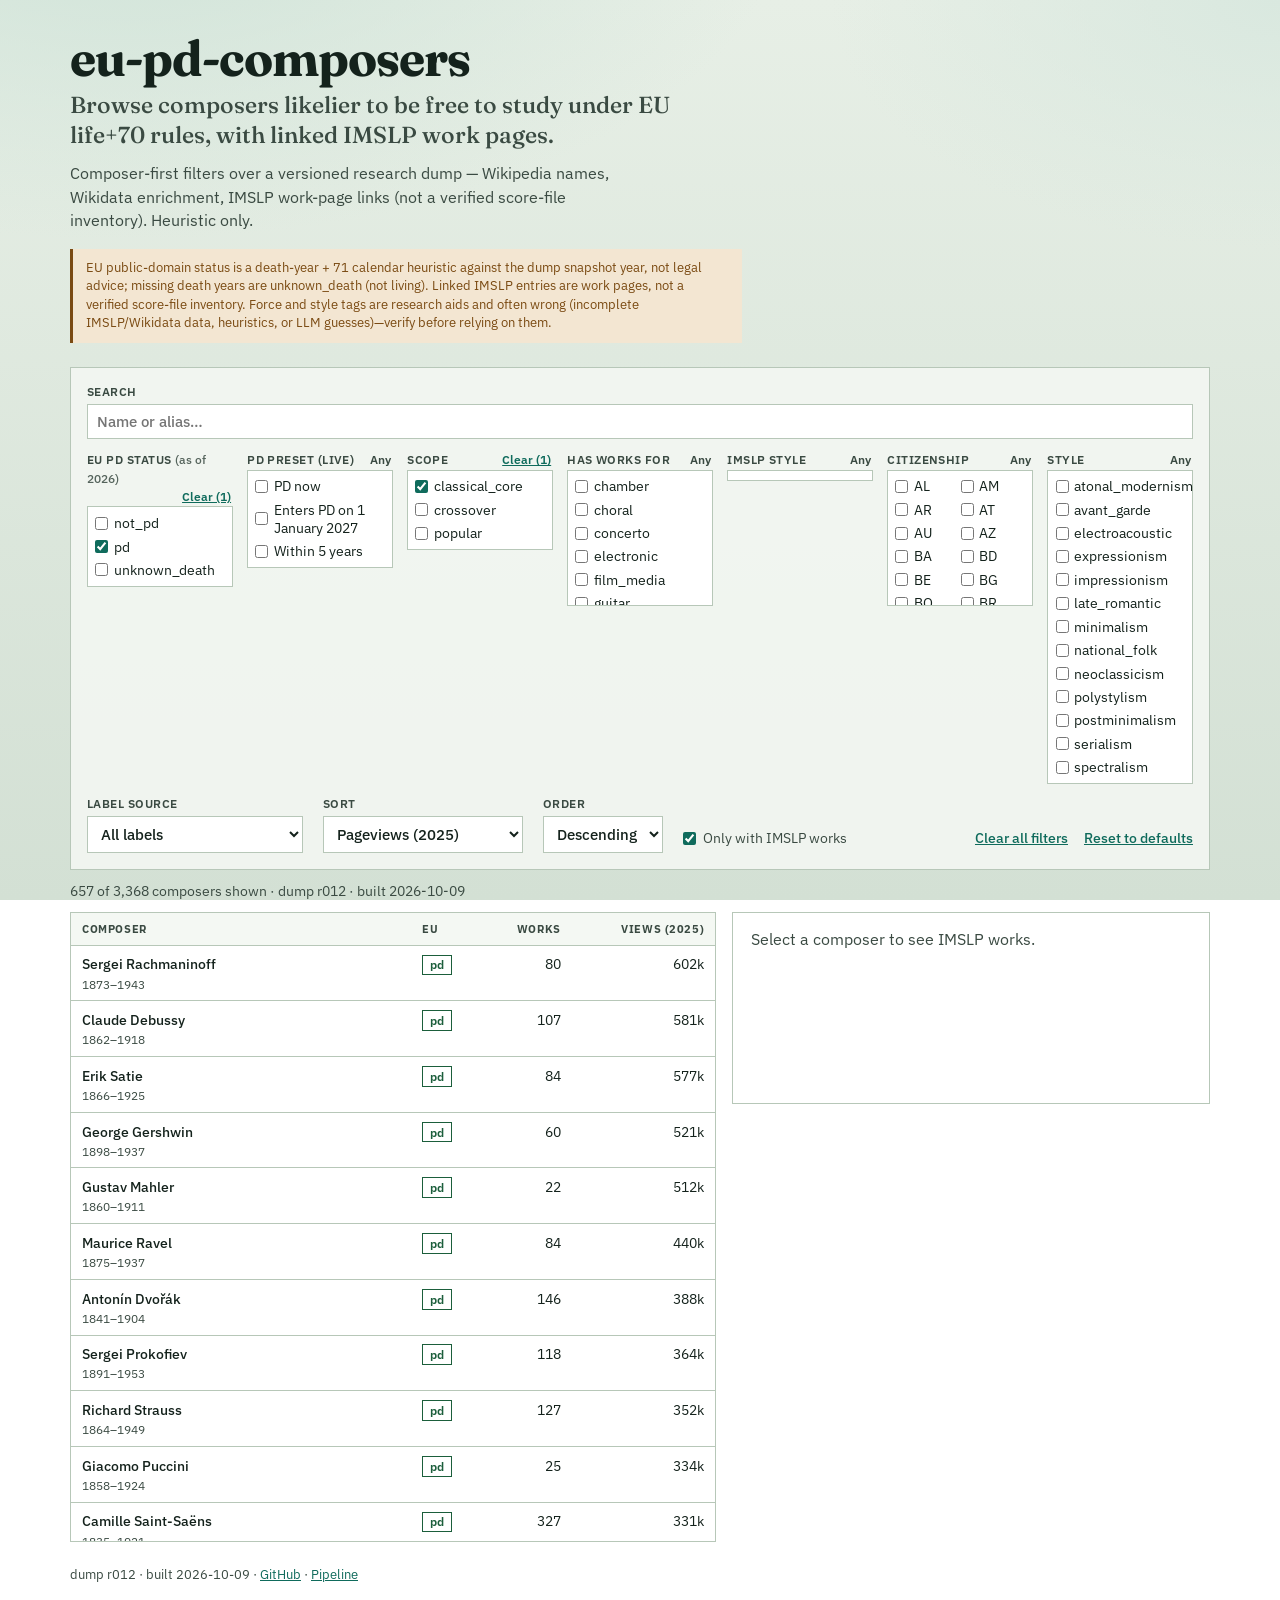
==== viewer/index.html @ 5b57c84e "Viewer: IMSLP evidence, label-source filter, PD presets, URL state. Works carry IMSLP style, first p" ====
<!DOCTYPE html>
<html lang="en">
  <head>
    <meta charset="utf-8" />
    <meta name="viewport" content="width=device-width, initial-scale=1" />
    <title>eu-pd-composers</title>
    <meta
      name="description"
      content="Filter likely EU life+70 public-domain composers and linked IMSLP works."
    />
    <link rel="preconnect" href="https://fonts.googleapis.com" />
    <link rel="preconnect" href="https://fonts.gstatic.com" crossorigin />
    <link
      href="https://fonts.googleapis.com/css2?family=Fraunces:opsz,wght@9..144,500;9..144,700&family=IBM+Plex+Sans:wght@400;500;600&display=swap"
      rel="stylesheet"
    />
    <link rel="stylesheet" href="styles.css" />
  </head>
  <body>
    <div class="page">
      <header class="hero">
        <p class="brand">eu-pd-composers</p>
        <h1 class="tagline">Browse composers likelier to be free to study under EU life+70 rules, with linked IMSLP work pages.</h1>
        <p class="lede">
          Composer-first filters over a versioned research dump — Wikipedia names,
          Wikidata enrichment, IMSLP work-page links (not a verified score-file inventory). Heuristic only.
        </p>
        <p class="disclaimer" id="disclaimer" role="note">
          EU public-domain status is a death-year + 71 calendar heuristic against the dump
          snapshot year, not legal advice — missing death years are labeled unknown_death,
          not living. Force and style tags are research aids and often wrong — from incomplete
          IMSLP/Wikidata data, heuristics, or LLM guesses. Verify before relying on them.
        </p>
      </header>

      <section class="controls" aria-label="Filters">
        <label class="field search">
          <span>Search</span>
          <input
            id="q"
            type="search"
            placeholder="Name or alias…"
            autocomplete="off"
          />
        </label>

        <fieldset class="facet" data-facet="eu">
          <legend>EU PD status <span class="as-of" id="euAsOf"></span></legend>
          <button type="button" class="facet-clear">Any</button>
          <div class="facet-options" id="eu"></div>
        </fieldset>

        <fieldset class="facet" data-facet="pd">
          <legend>PD preset (live)</legend>
          <button type="button" class="facet-clear">Any</button>
          <div class="facet-options" id="pd"></div>
        </fieldset>

        <fieldset class="facet" data-facet="scope">
          <legend>Scope</legend>
          <button type="button" class="facet-clear">Any</button>
          <div class="facet-options" id="scope"></div>
        </fieldset>

        <fieldset class="facet" data-facet="force">
          <legend>Has works for</legend>
          <button type="button" class="facet-clear">Any</button>
          <div class="facet-options scroll" id="force"></div>
        </fieldset>

        <fieldset class="facet" data-facet="imslpStyle">
          <legend>IMSLP style</legend>
          <button type="button" class="facet-clear">Any</button>
          <div class="facet-options scroll" id="imslpStyle"></div>
        </fieldset>

        <fieldset class="facet" data-facet="cit">
          <legend>Citizenship</legend>
          <button type="button" class="facet-clear">Any</button>
          <div class="facet-options scroll codes" id="cit"></div>
        </fieldset>

        <fieldset class="facet" data-facet="style">
          <legend>Style</legend>
          <button type="button" class="facet-clear">Any</button>
          <div class="facet-options" id="style"></div>
        </fieldset>

        <div class="controls-row">
          <label class="field label-src">
            <span>Label source</span>
            <select id="labelSrc">
              <option value="all">All labels</option>
              <option value="no_llm">Exclude LLM labels</option>
              <option value="category">Category-based only</option>
            </select>
          </label>

          <label class="field sort">
            <span>Sort</span>
            <select id="sort">
              <option value="views">Pageviews</option>
              <option value="name">Name</option>
              <option value="eu_year">EU PD year</option>
              <option value="works">Works count</option>
              <option value="matching">Matching works</option>
            </select>
          </label>

          <label class="field sort-dir">
            <span>Order</span>
            <select id="sortDir">
              <option value="desc">Descending</option>
              <option value="asc">Ascending</option>
            </select>
          </label>

          <label class="check">
            <input type="checkbox" id="hasWorks" checked />
            <span>Only with IMSLP works</span>
          </label>

          <span class="actions">
            <button type="button" id="clearAll" class="link-btn">Clear all filters</button>
            <button type="button" id="resetDefaults" class="link-btn">Reset to defaults</button>
          </span>
        </div>
      </section>

      <p class="meta" id="meta" role="status">Loading dump…</p>

      <div class="split">
        <section class="results" aria-label="Composers">
          <table>
            <thead>
              <tr>
                <th scope="col">Composer</th>
                <th scope="col">EU</th>
                <th scope="col" class="num">Works</th>
                <th scope="col" class="num" id="viewsHeader">Views</th>
              </tr>
            </thead>
            <tbody id="rows"></tbody>
          </table>
        </section>

        <aside class="detail" id="detail" aria-label="Composer detail">
          <p class="detail-empty">Select a composer to see IMSLP works.</p>
        </aside>
        <p class="sr-only" id="announce" aria-live="polite"></p>
      </div>

      <footer class="foot">
        <span id="dumpLabel"></span>
        ·
        <a href="https://github.com/egorpol/eu-pd-composers">GitHub</a>
        ·
        <a href="https://github.com/egorpol/eu-pd-composers/blob/main/docs/PIPELINE.md">Pipeline</a>
      </footer>
    </div>
    <script src="app.js" type="module"></script>
  </body>
</html>
---- viewer/styles.css ----
:root {
  --ink: #14221c;
  --ink-soft: #3a4a42;
  --paper: #e7efe6;
  --paper-deep: #d3e0d4;
  --panel: #f4f8f3;
  --line: #b7c7b8;
  --accent: #0f6b5c;
  --accent-soft: #c5e4dc;
  --warn: #7a4a12;
  --warn-bg: #f3e6d2;
  --pd: #1b5e3b;
  --not: #5c4033;
  --living: #355c7d;
  --font-display: "Fraunces", Georgia, serif;
  --font-body: "IBM Plex Sans", "Segoe UI", sans-serif;
}

*,
*::before,
*::after {
  box-sizing: border-box;
}

html,
body {
  margin: 0;
  min-height: 100%;
}

body {
  font-family: var(--font-body);
  color: var(--ink);
  background:
    radial-gradient(1200px 600px at 10% -10%, #cfe3d8 0%, transparent 55%),
    radial-gradient(900px 500px at 100% 0%, #d9e8df 0%, transparent 50%),
    linear-gradient(180deg, var(--paper) 0%, var(--paper-deep) 100%);
  background-attachment: fixed;
}

.page {
  max-width: 1180px;
  margin: 0 auto;
  padding: 2rem 1.25rem 3rem;
}

.hero {
  margin-bottom: 1.5rem;
  max-width: 42rem;
}

.brand {
  margin: 0 0 0.35rem;
  font-family: var(--font-display);
  font-size: clamp(2.1rem, 5vw, 3.1rem);
  font-weight: 700;
  letter-spacing: -0.02em;
  line-height: 1.05;
  color: var(--ink);
}

.tagline {
  margin: 0 0 0.75rem;
  font-family: var(--font-display);
  font-size: clamp(1.15rem, 2.4vw, 1.45rem);
  font-weight: 500;
  line-height: 1.3;
  color: var(--ink-soft);
}

.lede {
  margin: 0 0 1rem;
  font-size: 0.98rem;
  line-height: 1.5;
  color: var(--ink-soft);
  max-width: 36rem;
}

.disclaimer {
  margin: 0;
  padding: 0.65rem 0.8rem;
  font-size: 0.82rem;
  line-height: 1.4;
  color: var(--warn);
  background: var(--warn-bg);
  border-left: 3px solid var(--warn);
}

.controls {
  display: grid;
  grid-template-columns: repeat(auto-fit, minmax(140px, 1fr));
  gap: 0.75rem 0.9rem;
  align-items: end;
  margin: 1.25rem 0 0.75rem;
  padding: 1rem;
  background: color-mix(in srgb, var(--panel) 88%, transparent);
  border: 1px solid var(--line);
}

.field {
  display: flex;
  flex-direction: column;
  gap: 0.3rem;
  font-size: 0.72rem;
  font-weight: 600;
  letter-spacing: 0.04em;
  text-transform: uppercase;
  color: var(--ink-soft);
}

.field.search {
  grid-column: 1 / -1;
}

.field input,
.field select {
  font: 500 0.92rem/1.3 var(--font-body);
  text-transform: none;
  letter-spacing: 0;
  color: var(--ink);
  background: #fff;
  border: 1px solid var(--line);
  border-radius: 0;
  padding: 0.45rem 0.55rem;
  width: 100%;
}

.facet {
  margin: 0;
  padding: 0;
  border: 0;
  min-width: 0;
  align-self: start;
}

.facet legend {
  float: left;
  padding: 0;
  font-size: 0.72rem;
  font-weight: 600;
  letter-spacing: 0.04em;
  text-transform: uppercase;
  color: var(--ink-soft);
  line-height: 1.6;
}

.facet legend .as-of {
  font-weight: 500;
  letter-spacing: 0;
  text-transform: none;
  color: var(--ink-soft);
  opacity: 0.85;
}

.facet-clear {
  float: right;
  font: 600 0.72rem/1.6 var(--font-body);
  color: var(--accent);
  background: none;
  border: 0;
  padding: 0 0.1rem;
  cursor: pointer;
  text-decoration: underline;
}

.facet-clear:disabled {
  color: var(--ink-soft);
  text-decoration: none;
  cursor: default;
}

.facet-options {
  clear: both;
  display: flex;
  flex-direction: column;
  gap: 0.1rem;
  margin-top: 0.3rem;
  padding: 0.3rem 0.45rem;
  background: #fff;
  border: 1px solid var(--line);
}

.facet-options.scroll {
  max-height: 8.5rem;
  overflow-y: auto;
}

.facet-options.codes {
  display: grid;
  grid-template-columns: repeat(auto-fill, minmax(3.6rem, 1fr));
}

.opt {
  display: flex;
  align-items: center;
  gap: 0.35rem;
  padding: 0.12rem 0;
  font-size: 0.86rem;
  color: var(--ink);
  cursor: pointer;
}

.opt input,
.check input {
  accent-color: var(--accent);
  margin: 0;
}

.controls-row {
  grid-column: 1 / -1;
  display: flex;
  flex-wrap: wrap;
  align-items: end;
  gap: 0.75rem 1.25rem;
}

.field.sort {
  width: 12.5rem;
}

.field.label-src {
  width: 13.5rem;
}

.match-n {
  font-weight: 600;
  color: var(--accent);
}

.match-sep {
  margin: 0 0.1rem;
  color: var(--ink-soft);
}

.actions {
  display: flex;
  gap: 1rem;
  margin-left: auto;
  padding-bottom: 0.35rem;
}

.link-btn {
  font: 500 0.85rem var(--font-body);
  color: var(--accent);
  background: none;
  border: 0;
  padding: 0;
  text-decoration: underline;
  cursor: pointer;
}

.check {
  display: flex;
  align-items: center;
  gap: 0.45rem;
  font-size: 0.88rem;
  color: var(--ink-soft);
  padding-bottom: 0.35rem;
}

:focus-visible {
  outline: 2px solid var(--accent);
  outline-offset: 2px;
}

.sr-only {
  position: absolute;
  width: 1px;
  height: 1px;
  overflow: hidden;
  clip: rect(0 0 0 0);
  white-space: nowrap;
}

.meta {
  margin: 0 0 0.75rem;
  font-size: 0.85rem;
  color: var(--ink-soft);
}

.split {
  display: grid;
  grid-template-columns: minmax(0, 1.15fr) minmax(280px, 0.85fr);
  gap: 1rem;
  align-items: start;
}

@media (max-width: 860px) {
  .split {
    grid-template-columns: 1fr;
  }
}

.results {
  border: 1px solid var(--line);
  background: #fff;
  max-height: min(70vh, 720px);
  overflow: auto;
}

table {
  width: 100%;
  border-collapse: collapse;
  font-size: 0.9rem;
}

th,
td {
  text-align: left;
  padding: 0.55rem 0.7rem;
  border-bottom: 1px solid var(--line);
  vertical-align: top;
}

th {
  position: sticky;
  top: 0;
  background: var(--panel);
  font-size: 0.7rem;
  letter-spacing: 0.05em;
  text-transform: uppercase;
  color: var(--ink-soft);
  z-index: 1;
}

tbody tr {
  cursor: pointer;
}

th.num,
td.num {
  text-align: right;
  font-variant-numeric: tabular-nums;
}

tbody tr:hover {
  background: color-mix(in srgb, var(--accent-soft) 55%, #fff);
}

tbody tr.active {
  background: var(--accent-soft);
  box-shadow: inset 3px 0 0 var(--accent);
}

tbody tr.empty {
  cursor: default;
}

tbody tr.empty:hover {
  background: none;
}

tbody tr.empty td {
  padding: 1.5rem 0.9rem;
  color: var(--ink-soft);
}

.row-btn {
  font: 500 0.9rem/1.3 var(--font-body);
  color: var(--ink);
  background: none;
  border: 0;
  padding: 0;
  text-align: left;
  cursor: pointer;
}

.sub {
  display: block;
  font-size: 0.75rem;
  color: var(--ink-soft);
  font-weight: 400;
  margin-top: 0.15rem;
}

.badge {
  display: inline-block;
  font-size: 0.72rem;
  font-weight: 600;
  letter-spacing: 0.02em;
  padding: 0.12rem 0.4rem;
  border: 1px solid currentColor;
}

.badge.pd {
  color: var(--pd);
}
.badge.not_pd {
  color: var(--not);
}
.badge.living,
.badge.unknown_death {
  color: var(--living);
}

.detail {
  border: 1px solid var(--line);
  background: #fff;
  padding: 1rem 1.1rem 1.25rem;
  min-height: 12rem;
  max-height: min(70vh, 720px);
  overflow: auto;
}

.detail-empty {
  margin: 0;
  color: var(--ink-soft);
}

.detail h2 {
  margin: 0 0 0.35rem;
  font-family: var(--font-display);
  font-size: 1.55rem;
  font-weight: 700;
  line-height: 1.15;
}

.detail .years {
  margin: 0 0 0.75rem;
  color: var(--ink-soft);
  font-size: 0.92rem;
}

.detail-links {
  display: flex;
  flex-wrap: wrap;
  gap: 0.65rem 1rem;
  margin: 0 0 1rem;
  font-size: 0.88rem;
}

.detail-meta {
  margin: 0 0 0.75rem;
  font-size: 0.85rem;
  color: var(--ink-soft);
}

.detail-links a {
  color: var(--accent);
}

.force-filter {
  margin: 0 0 0.75rem;
  font-size: 0.85rem;
}

.force-filter select {
  margin-left: 0.35rem;
  font: inherit;
  border: 1px solid var(--line);
  background: #fff;
  padding: 0.25rem 0.4rem;
}

.works-list {
  list-style: none;
  margin: 0;
  padding: 0;
}

.works-list li {
  padding: 0.45rem 0;
  border-top: 1px solid var(--line);
  font-size: 0.88rem;
  line-height: 1.35;
}

.works-list a {
  color: var(--ink);
  text-decoration: none;
  font-weight: 500;
}

.works-list a:hover {
  color: var(--accent);
  text-decoration: underline;
}

.src {
  display: inline-block;
  margin-left: 0.35rem;
  font-size: 0.68rem;
  color: var(--ink-soft);
  text-transform: uppercase;
  letter-spacing: 0.03em;
}

.ev-badge {
  display: inline-block;
  margin-left: 0.35rem;
  font-size: 0.65rem;
  font-weight: 600;
  letter-spacing: 0.02em;
  padding: 0.08rem 0.32rem;
  color: var(--not);
  border: 1px solid color-mix(in srgb, var(--not) 55%, transparent);
  background: color-mix(in srgb, var(--warn-bg) 70%, #fff);
  vertical-align: middle;
}

.pub-year {
  display: inline-block;
  margin-left: 0.35rem;
  font-size: 0.72rem;
  color: var(--ink-soft);
}

.foot {
  margin-top: 1.5rem;
  font-size: 0.8rem;
  color: var(--ink-soft);
}

.foot a {
  color: var(--accent);
}
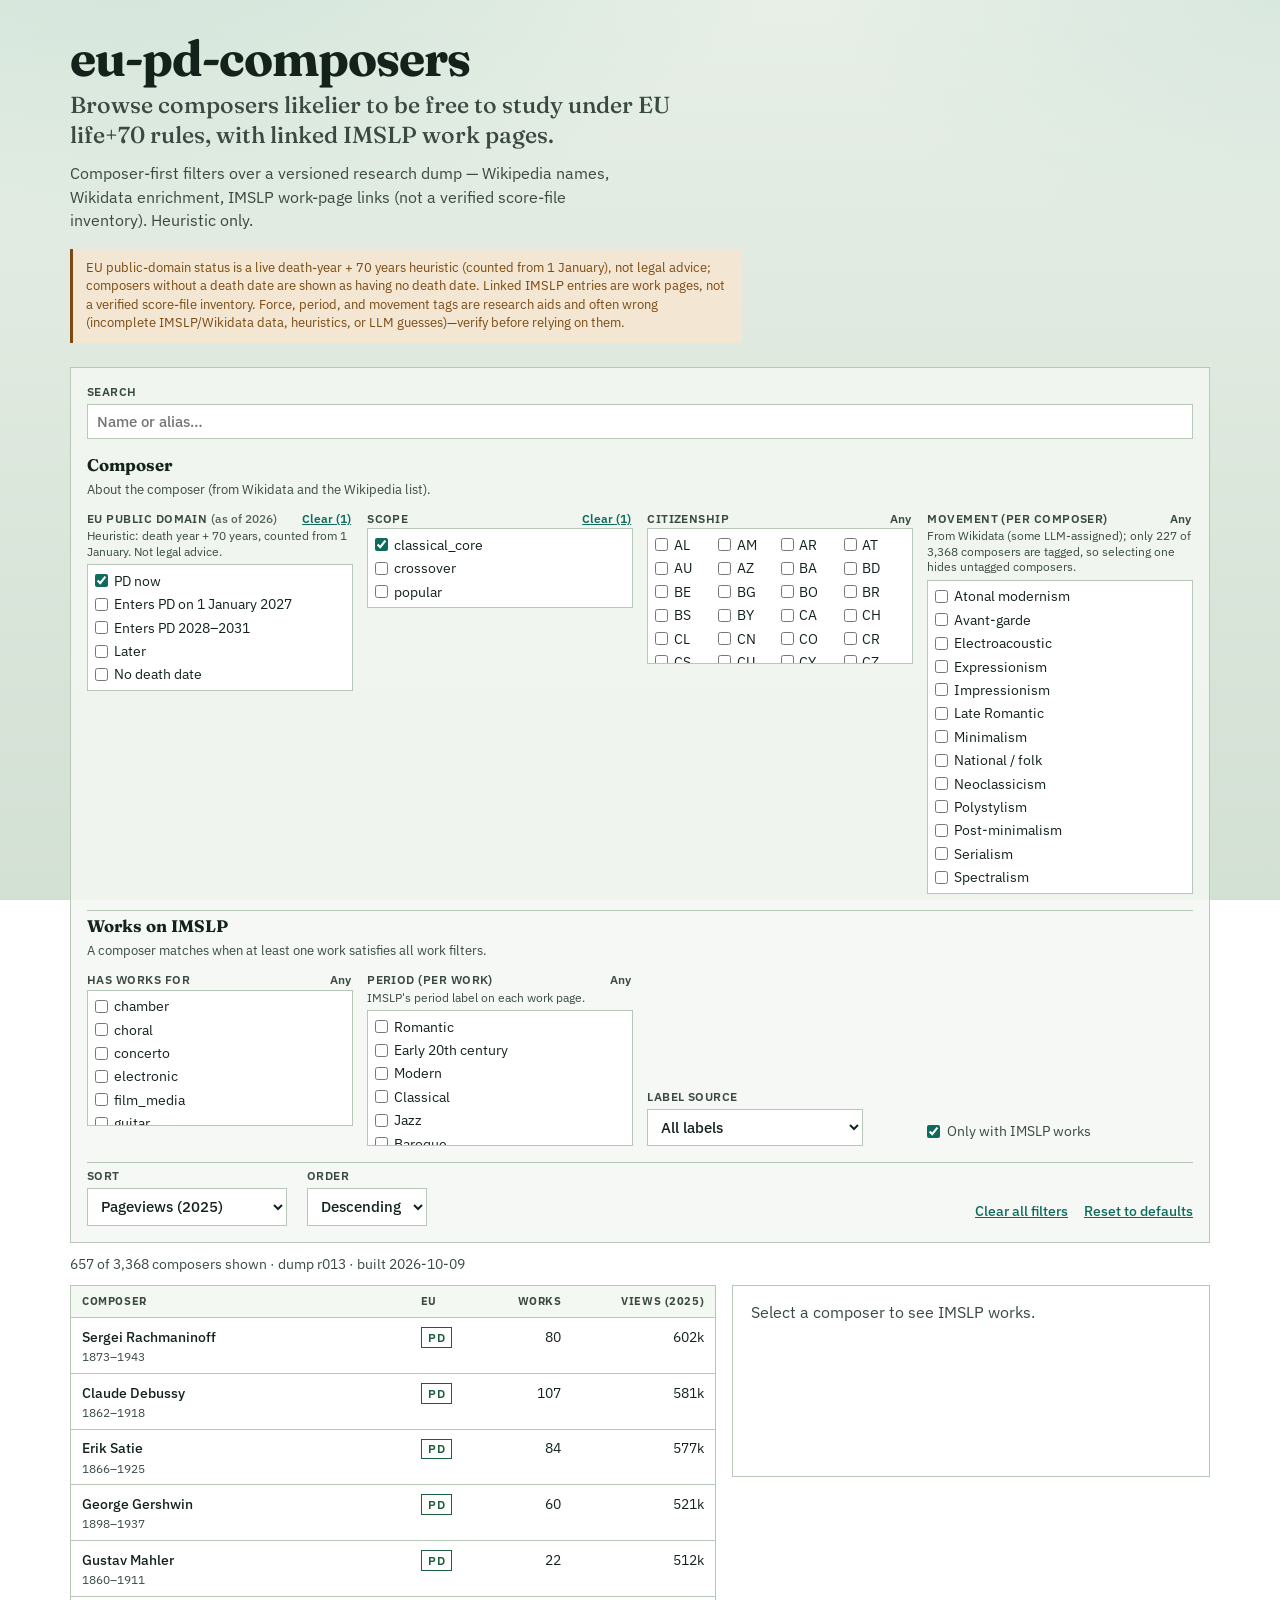
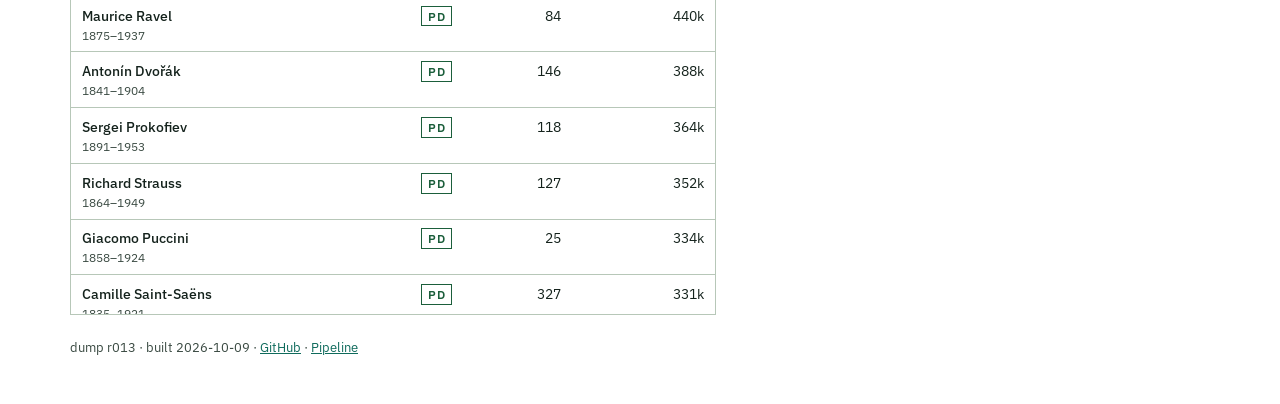
==== commit 2bc08f81: "Viewer: one live EU PD facet; separate composer and work filters. Replace the stored EU PD status fa" ====
--- a/viewer/index.html
+++ b/viewer/index.html
@@ -26,10 +26,11 @@
           Wikidata enrichment, IMSLP work-page links (not a verified score-file inventory). Heuristic only.
         </p>
         <p class="disclaimer" id="disclaimer" role="note">
-          EU public-domain status is a death-year + 71 calendar heuristic against the dump
-          snapshot year, not legal advice — missing death years are labeled unknown_death,
-          not living. Force and style tags are research aids and often wrong — from incomplete
-          IMSLP/Wikidata data, heuristics, or LLM guesses. Verify before relying on them.
+          EU public-domain status is a live death-year + 70 years heuristic
+          (counted from 1 January), not legal advice — composers without a death
+          date are shown as having no death date. Force, period, and movement tags
+          are research aids and often wrong — from incomplete IMSLP/Wikidata data,
+          heuristics, or LLM guesses. Verify before relying on them.
         </p>
       </header>
 
@@ -44,58 +45,72 @@
           />
         </label>
 
-        <fieldset class="facet" data-facet="eu">
-          <legend>EU PD status <span class="as-of" id="euAsOf"></span></legend>
-          <button type="button" class="facet-clear">Any</button>
-          <div class="facet-options" id="eu"></div>
-        </fieldset>
+        <div class="filter-group" data-group="composer">
+          <h2 class="group-title">Composer</h2>
+          <p class="group-desc">About the composer (from Wikidata and the Wikipedia list).</p>
+          <div class="group-facets">
+            <fieldset class="facet" data-facet="pd">
+              <legend>EU public domain <span class="as-of" id="euAsOf"></span></legend>
+              <button type="button" class="facet-clear">Any</button>
+              <p class="facet-hint">Heuristic: death year + 70 years, counted from 1 January. Not legal advice.</p>
+              <div class="facet-options" id="pd"></div>
+            </fieldset>
 
-        <fieldset class="facet" data-facet="pd">
-          <legend>PD preset (live)</legend>
-          <button type="button" class="facet-clear">Any</button>
-          <div class="facet-options" id="pd"></div>
-        </fieldset>
+            <fieldset class="facet" data-facet="scope">
+              <legend>Scope</legend>
+              <button type="button" class="facet-clear">Any</button>
+              <div class="facet-options" id="scope"></div>
+            </fieldset>
 
-        <fieldset class="facet" data-facet="scope">
-          <legend>Scope</legend>
-          <button type="button" class="facet-clear">Any</button>
-          <div class="facet-options" id="scope"></div>
-        </fieldset>
+            <fieldset class="facet" data-facet="cit">
+              <legend>Citizenship</legend>
+              <button type="button" class="facet-clear">Any</button>
+              <div class="facet-options scroll codes" id="cit"></div>
+            </fieldset>
 
-        <fieldset class="facet" data-facet="force">
-          <legend>Has works for</legend>
-          <button type="button" class="facet-clear">Any</button>
-          <div class="facet-options scroll" id="force"></div>
-        </fieldset>
+            <fieldset class="facet" data-facet="style">
+              <legend>Movement (per composer)</legend>
+              <button type="button" class="facet-clear">Any</button>
+              <p class="facet-hint" id="styleHint"></p>
+              <div class="facet-options" id="style"></div>
+            </fieldset>
+          </div>
+        </div>
 
-        <fieldset class="facet" data-facet="imslpStyle">
-          <legend>IMSLP style</legend>
-          <button type="button" class="facet-clear">Any</button>
-          <div class="facet-options scroll" id="imslpStyle"></div>
-        </fieldset>
+        <div class="filter-group" data-group="works">
+          <h2 class="group-title">Works on IMSLP</h2>
+          <p class="group-desc">A composer matches when at least one work satisfies all work filters.</p>
+          <div class="group-facets">
+            <fieldset class="facet" data-facet="force">
+              <legend>Has works for</legend>
+              <button type="button" class="facet-clear">Any</button>
+              <div class="facet-options scroll" id="force"></div>
+            </fieldset>
 
-        <fieldset class="facet" data-facet="cit">
-          <legend>Citizenship</legend>
-          <button type="button" class="facet-clear">Any</button>
-          <div class="facet-options scroll codes" id="cit"></div>
-        </fieldset>
+            <fieldset class="facet" data-facet="imslpStyle">
+              <legend>Period (per work)</legend>
+              <button type="button" class="facet-clear">Any</button>
+              <p class="facet-hint">IMSLP's period label on each work page.</p>
+              <div class="facet-options scroll" id="imslpStyle"></div>
+            </fieldset>
 
-        <fieldset class="facet" data-facet="style">
-          <legend>Style</legend>
-          <button type="button" class="facet-clear">Any</button>
-          <div class="facet-options" id="style"></div>
-        </fieldset>
+            <label class="field label-src">
+              <span>Label source</span>
+              <select id="labelSrc">
+                <option value="all">All labels</option>
+                <option value="no_llm">Exclude LLM labels</option>
+                <option value="category">Category-based only</option>
+              </select>
+            </label>
+
+            <label class="check has-works-check">
+              <input type="checkbox" id="hasWorks" checked />
+              <span>Only with IMSLP works</span>
+            </label>
+          </div>
+        </div>
 
         <div class="controls-row">
-          <label class="field label-src">
-            <span>Label source</span>
-            <select id="labelSrc">
-              <option value="all">All labels</option>
-              <option value="no_llm">Exclude LLM labels</option>
-              <option value="category">Category-based only</option>
-            </select>
-          </label>
-
           <label class="field sort">
             <span>Sort</span>
             <select id="sort">
@@ -113,11 +128,6 @@
               <option value="desc">Descending</option>
               <option value="asc">Ascending</option>
             </select>
-          </label>
-
-          <label class="check">
-            <input type="checkbox" id="hasWorks" checked />
-            <span>Only with IMSLP works</span>
           </label>
 
           <span class="actions">
--- a/viewer/styles.css
+++ b/viewer/styles.css
@@ -87,14 +87,49 @@
 }
 
 .controls {
+  display: flex;
+  flex-direction: column;
+  gap: 1rem;
+  margin: 1.25rem 0 0.75rem;
+  padding: 1rem;
+  background: color-mix(in srgb, var(--panel) 88%, transparent);
+  border: 1px solid var(--line);
+}
+
+.filter-group {
+  display: flex;
+  flex-direction: column;
+  gap: 0.35rem;
+  padding-top: 0.35rem;
+  border-top: 1px solid var(--line);
+}
+
+.filter-group:first-of-type {
+  border-top: 0;
+  padding-top: 0;
+}
+
+.group-title {
+  margin: 0;
+  font-family: var(--font-display);
+  font-size: 1.05rem;
+  font-weight: 700;
+  line-height: 1.2;
+  color: var(--ink);
+}
+
+.group-desc {
+  margin: 0 0 0.35rem;
+  font-size: 0.82rem;
+  line-height: 1.35;
+  color: var(--ink-soft);
+}
+
+.group-facets {
   display: grid;
   grid-template-columns: repeat(auto-fit, minmax(140px, 1fr));
   gap: 0.75rem 0.9rem;
-  align-items: end;
-  margin: 1.25rem 0 0.75rem;
-  padding: 1rem;
-  background: color-mix(in srgb, var(--panel) 88%, transparent);
-  border: 1px solid var(--line);
+  align-items: start;
 }
 
 .field {
@@ -150,6 +185,17 @@
   text-transform: none;
   color: var(--ink-soft);
   opacity: 0.85;
+}
+
+.facet-hint {
+  clear: both;
+  margin: 0.15rem 0 0;
+  font-size: 0.72rem;
+  font-weight: 400;
+  line-height: 1.35;
+  letter-spacing: 0;
+  text-transform: none;
+  color: var(--ink-soft);
 }
 
 .facet-clear {
@@ -207,11 +253,12 @@
 }
 
 .controls-row {
-  grid-column: 1 / -1;
   display: flex;
   flex-wrap: wrap;
   align-items: end;
   gap: 0.75rem 1.25rem;
+  padding-top: 0.35rem;
+  border-top: 1px solid var(--line);
 }
 
 .field.sort {
@@ -220,6 +267,12 @@
 
 .field.label-src {
   width: 13.5rem;
+  align-self: end;
+}
+
+.has-works-check {
+  align-self: end;
+  padding-bottom: 0.45rem;
 }
 
 .match-n {
@@ -382,15 +435,33 @@
   border: 1px solid currentColor;
 }
 
-.badge.pd {
+.badge.pd,
+.badge.now {
   color: var(--pd);
 }
-.badge.not_pd {
+.badge.not_pd,
+.badge.next,
+.badge.soon,
+.badge.later {
   color: var(--not);
 }
 .badge.living,
-.badge.unknown_death {
+.badge.unknown_death,
+.badge.unknown {
   color: var(--living);
+}
+
+.period-chip {
+  display: inline-block;
+  margin-left: 0.35rem;
+  font-size: 0.65rem;
+  font-weight: 600;
+  letter-spacing: 0.02em;
+  padding: 0.08rem 0.32rem;
+  color: var(--ink-soft);
+  border: 1px solid var(--line);
+  background: color-mix(in srgb, var(--panel) 70%, #fff);
+  vertical-align: middle;
 }
 
 .detail {
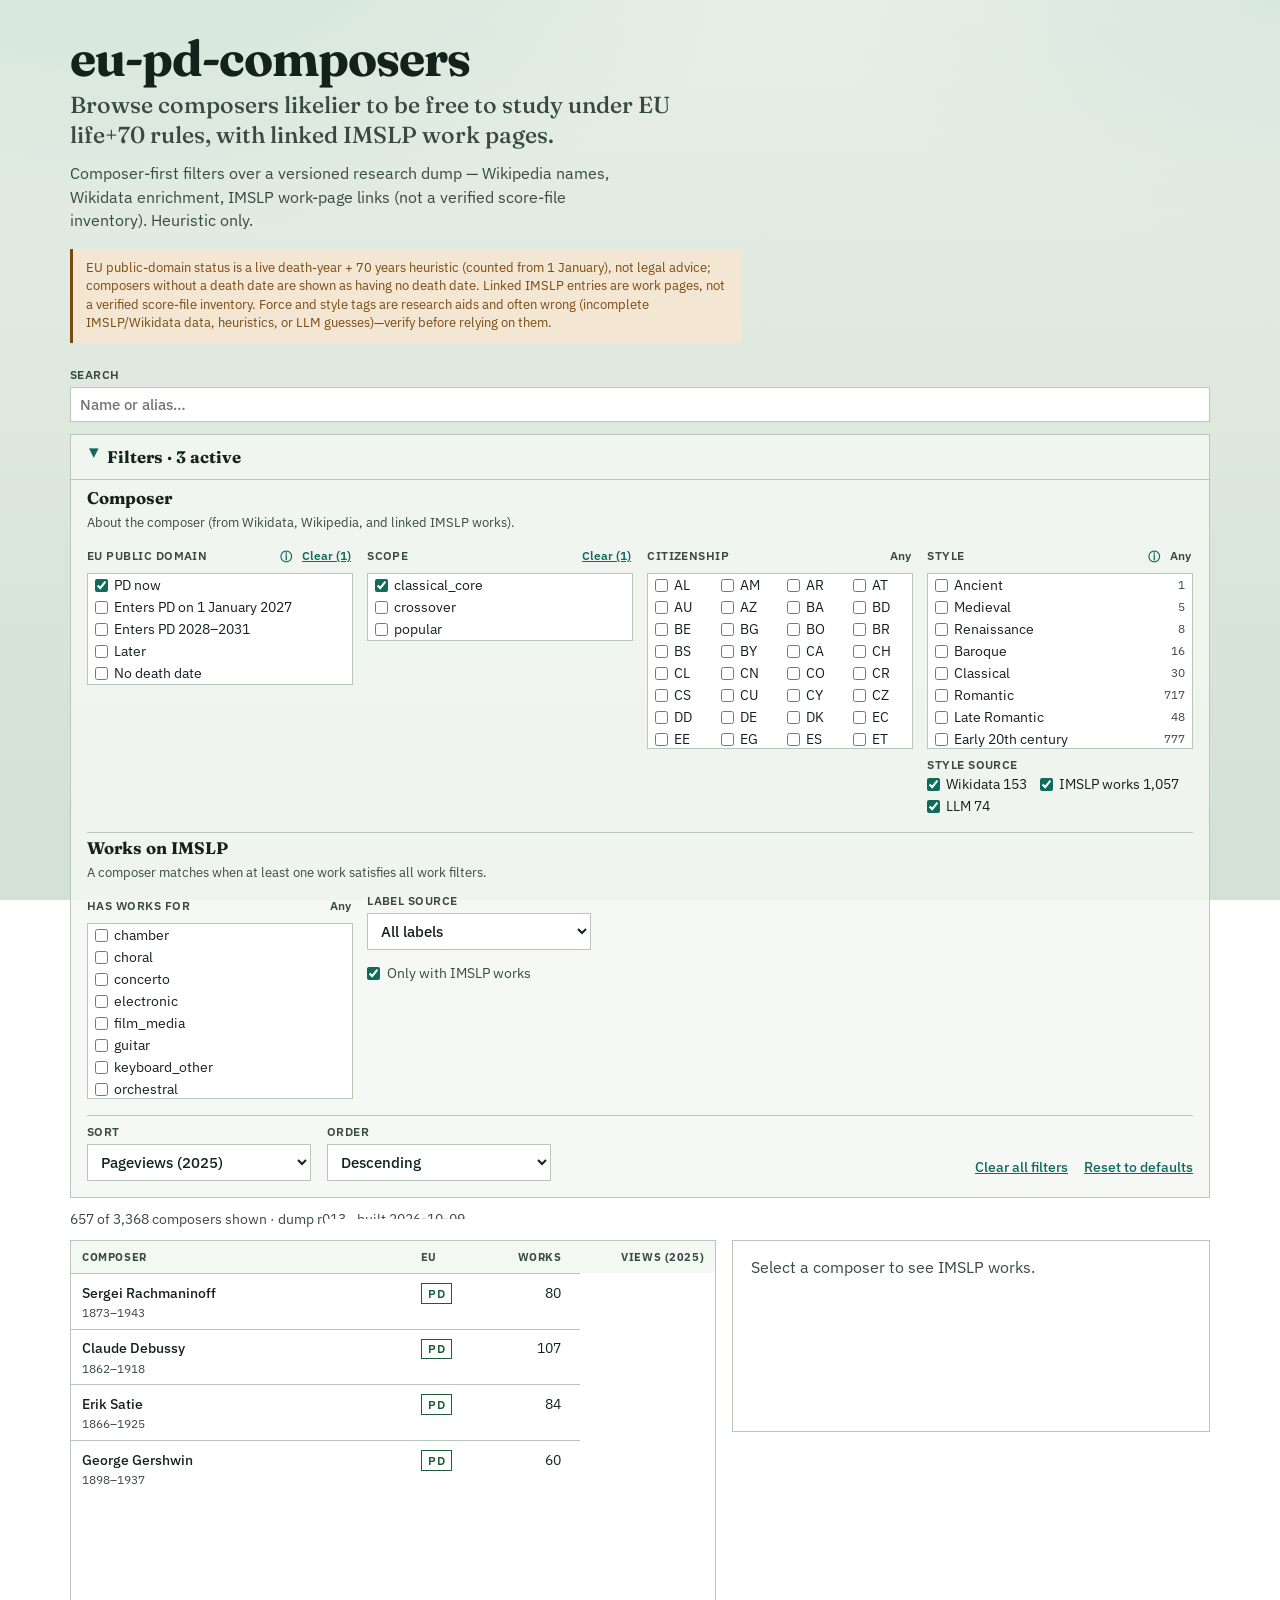
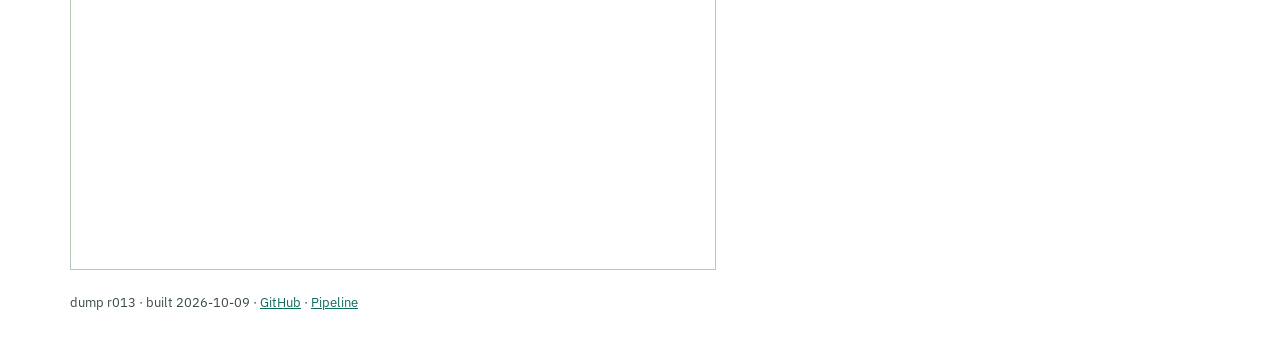
==== commit 874c53d4: "Viewer: one Style filter with a source selector; responsive filter panel. Movements and IMSLP period" ====
--- a/viewer/index.html
+++ b/viewer/index.html
@@ -28,114 +28,156 @@
         <p class="disclaimer" id="disclaimer" role="note">
           EU public-domain status is a live death-year + 70 years heuristic
           (counted from 1 January), not legal advice — composers without a death
-          date are shown as having no death date. Force, period, and movement tags
+          date are shown as having no death date. Force and style tags
           are research aids and often wrong — from incomplete IMSLP/Wikidata data,
           heuristics, or LLM guesses. Verify before relying on them.
         </p>
       </header>
 
-      <section class="controls" aria-label="Filters">
-        <label class="field search">
-          <span>Search</span>
-          <input
-            id="q"
-            type="search"
-            placeholder="Name or alias…"
-            autocomplete="off"
-          />
-        </label>
-
-        <div class="filter-group" data-group="composer">
-          <h2 class="group-title">Composer</h2>
-          <p class="group-desc">About the composer (from Wikidata and the Wikipedia list).</p>
-          <div class="group-facets">
-            <fieldset class="facet" data-facet="pd">
-              <legend>EU public domain <span class="as-of" id="euAsOf"></span></legend>
-              <button type="button" class="facet-clear">Any</button>
-              <p class="facet-hint">Heuristic: death year + 70 years, counted from 1 January. Not legal advice.</p>
-              <div class="facet-options" id="pd"></div>
-            </fieldset>
-
-            <fieldset class="facet" data-facet="scope">
-              <legend>Scope</legend>
-              <button type="button" class="facet-clear">Any</button>
-              <div class="facet-options" id="scope"></div>
-            </fieldset>
-
-            <fieldset class="facet" data-facet="cit">
-              <legend>Citizenship</legend>
-              <button type="button" class="facet-clear">Any</button>
-              <div class="facet-options scroll codes" id="cit"></div>
-            </fieldset>
-
-            <fieldset class="facet" data-facet="style">
-              <legend>Movement (per composer)</legend>
-              <button type="button" class="facet-clear">Any</button>
-              <p class="facet-hint" id="styleHint"></p>
-              <div class="facet-options" id="style"></div>
-            </fieldset>
+      <label class="field search">
+        <span>Search</span>
+        <input
+          id="q"
+          type="search"
+          placeholder="Name or alias…"
+          autocomplete="off"
+        />
+      </label>
+
+      <details class="filters-panel" id="filtersPanel">
+        <summary class="filters-summary">
+          Filters · <span id="activeFilterCount">0</span> active
+        </summary>
+
+        <div class="filters-body">
+          <div class="filter-group" data-group="composer">
+            <h2 class="group-title">Composer</h2>
+            <p class="group-desc">About the composer (from Wikidata, Wikipedia, and linked IMSLP works).</p>
+            <div class="group-facets">
+              <fieldset class="facet" data-facet="pd">
+                <div class="facet-head">
+                  <legend>EU public domain</legend>
+                  <button
+                    type="button"
+                    class="hint-toggle"
+                    aria-expanded="false"
+                    aria-controls="pdHint"
+                    title="About EU public domain"
+                  >
+                    <span aria-hidden="true">ⓘ</span>
+                    <span class="sr-only">About EU public domain</span>
+                  </button>
+                  <button type="button" class="facet-clear">Any</button>
+                </div>
+                <p class="facet-hint" id="pdHint" hidden>
+                  Heuristic: death year + 70 years, counted from 1 January
+                  (<span id="euAsOf"></span>). Not legal advice.
+                </p>
+                <div class="facet-options" id="pd"></div>
+              </fieldset>
+
+              <fieldset class="facet" data-facet="scope">
+                <div class="facet-head">
+                  <legend>Scope</legend>
+                  <button type="button" class="facet-clear">Any</button>
+                </div>
+                <div class="facet-options" id="scope"></div>
+              </fieldset>
+
+              <fieldset class="facet" data-facet="cit">
+                <div class="facet-head">
+                  <legend>Citizenship</legend>
+                  <button type="button" class="facet-clear">Any</button>
+                </div>
+                <div class="facet-options codes" id="cit"></div>
+              </fieldset>
+
+              <fieldset class="facet facet-style" data-facet="style">
+                <div class="facet-head">
+                  <legend>Style</legend>
+                  <button
+                    type="button"
+                    class="hint-toggle"
+                    aria-expanded="false"
+                    aria-controls="styleHint"
+                    title="About Style"
+                  >
+                    <span aria-hidden="true">ⓘ</span>
+                    <span class="sr-only">About Style</span>
+                  </button>
+                  <button type="button" class="facet-clear">Any</button>
+                </div>
+                <p class="facet-hint" id="styleHint" hidden>
+                  Styles come from three sources that often disagree: Wikidata
+                  (tagged composers only), IMSLP (period of the composer's works), LLM.
+                  Choose sources to compare them.
+                </p>
+                <div class="facet-options" id="style"></div>
+                <div class="style-src" role="group" aria-label="Style source">
+                  <span class="style-src-heading">Style source</span>
+                  <div class="style-src-options" id="styleSrc"></div>
+                </div>
+              </fieldset>
+            </div>
+          </div>
+
+          <div class="filter-group" data-group="works">
+            <h2 class="group-title">Works on IMSLP</h2>
+            <p class="group-desc">A composer matches when at least one work satisfies all work filters.</p>
+            <div class="group-facets">
+              <fieldset class="facet" data-facet="force">
+                <div class="facet-head">
+                  <legend>Has works for</legend>
+                  <button type="button" class="facet-clear">Any</button>
+                </div>
+                <div class="facet-options" id="force"></div>
+              </fieldset>
+              <div class="work-options">
+                <label class="field label-src">
+                  <span>Label source</span>
+                  <select id="labelSrc">
+                    <option value="all">All labels</option>
+                    <option value="no_llm">Exclude LLM labels</option>
+                    <option value="category">Category-based only</option>
+                  </select>
+                </label>
+
+                <label class="check has-works-check">
+                  <input type="checkbox" id="hasWorks" checked />
+                  <span>Only with IMSLP works</span>
+                </label>
+              </div>
+            </div>
+          </div>
+
+          <div class="controls-row">
+
+            <label class="field sort">
+              <span>Sort</span>
+              <select id="sort">
+                <option value="views">Pageviews</option>
+                <option value="name">Name</option>
+                <option value="eu_year">EU PD year</option>
+                <option value="works">Works count</option>
+                <option value="matching">Matching works</option>
+              </select>
+            </label>
+
+            <label class="field sort-dir">
+              <span>Order</span>
+              <select id="sortDir">
+                <option value="desc">Descending</option>
+                <option value="asc">Ascending</option>
+              </select>
+            </label>
+
+            <span class="actions">
+              <button type="button" id="clearAll" class="link-btn">Clear all filters</button>
+              <button type="button" id="resetDefaults" class="link-btn">Reset to defaults</button>
+            </span>
           </div>
         </div>
-
-        <div class="filter-group" data-group="works">
-          <h2 class="group-title">Works on IMSLP</h2>
-          <p class="group-desc">A composer matches when at least one work satisfies all work filters.</p>
-          <div class="group-facets">
-            <fieldset class="facet" data-facet="force">
-              <legend>Has works for</legend>
-              <button type="button" class="facet-clear">Any</button>
-              <div class="facet-options scroll" id="force"></div>
-            </fieldset>
-
-            <fieldset class="facet" data-facet="imslpStyle">
-              <legend>Period (per work)</legend>
-              <button type="button" class="facet-clear">Any</button>
-              <p class="facet-hint">IMSLP's period label on each work page.</p>
-              <div class="facet-options scroll" id="imslpStyle"></div>
-            </fieldset>
-
-            <label class="field label-src">
-              <span>Label source</span>
-              <select id="labelSrc">
-                <option value="all">All labels</option>
-                <option value="no_llm">Exclude LLM labels</option>
-                <option value="category">Category-based only</option>
-              </select>
-            </label>
-
-            <label class="check has-works-check">
-              <input type="checkbox" id="hasWorks" checked />
-              <span>Only with IMSLP works</span>
-            </label>
-          </div>
-        </div>
-
-        <div class="controls-row">
-          <label class="field sort">
-            <span>Sort</span>
-            <select id="sort">
-              <option value="views">Pageviews</option>
-              <option value="name">Name</option>
-              <option value="eu_year">EU PD year</option>
-              <option value="works">Works count</option>
-              <option value="matching">Matching works</option>
-            </select>
-          </label>
-
-          <label class="field sort-dir">
-            <span>Order</span>
-            <select id="sortDir">
-              <option value="desc">Descending</option>
-              <option value="asc">Ascending</option>
-            </select>
-          </label>
-
-          <span class="actions">
-            <button type="button" id="clearAll" class="link-btn">Clear all filters</button>
-            <button type="button" id="resetDefaults" class="link-btn">Reset to defaults</button>
-          </span>
-        </div>
-      </section>
+      </details>
 
       <p class="meta" id="meta" role="status">Loading dump…</p>
 
--- a/viewer/styles.css
+++ b/viewer/styles.css
@@ -14,6 +14,8 @@
   --living: #355c7d;
   --font-display: "Fraunces", Georgia, serif;
   --font-body: "IBM Plex Sans", "Segoe UI", sans-serif;
+  --facet-row: 1.375rem;
+  --facet-list-max: calc(8 * var(--facet-row));
 }
 
 *,
@@ -86,14 +88,59 @@
   border-left: 3px solid var(--warn);
 }
 
-.controls {
+.field.search {
+  display: flex;
+  flex-direction: column;
+  gap: 0.3rem;
+  margin: 1.25rem 0 0.75rem;
+  font-size: 0.72rem;
+  font-weight: 600;
+  letter-spacing: 0.04em;
+  text-transform: uppercase;
+  color: var(--ink-soft);
+}
+
+.filters-panel {
+  margin: 0 0 0.75rem;
+  padding: 0;
+  background: color-mix(in srgb, var(--panel) 88%, transparent);
+  border: 1px solid var(--line);
+}
+
+.filters-summary {
+  cursor: pointer;
+  list-style: none;
+  padding: 0.75rem 1rem;
+  font-family: var(--font-display);
+  font-size: 1.05rem;
+  font-weight: 700;
+  line-height: 1.2;
+  color: var(--ink);
+  user-select: none;
+}
+
+.filters-summary::-webkit-details-marker {
+  display: none;
+}
+
+.filters-summary::before {
+  content: "▸";
+  display: inline-block;
+  width: 1rem;
+  color: var(--accent);
+  transition: transform 0.15s ease;
+}
+
+.filters-panel[open] > .filters-summary::before {
+  transform: rotate(90deg);
+}
+
+.filters-body {
   display: flex;
   flex-direction: column;
   gap: 1rem;
-  margin: 1.25rem 0 0.75rem;
-  padding: 1rem;
-  background: color-mix(in srgb, var(--panel) 88%, transparent);
-  border: 1px solid var(--line);
+  padding: 0 1rem 1rem;
+  border-top: 1px solid var(--line);
 }
 
 .filter-group {
@@ -106,7 +153,7 @@
 
 .filter-group:first-of-type {
   border-top: 0;
-  padding-top: 0;
+  padding-top: 0.5rem;
 }
 
 .group-title {
@@ -127,9 +174,15 @@
 
 .group-facets {
   display: grid;
-  grid-template-columns: repeat(auto-fit, minmax(140px, 1fr));
+  grid-template-columns: repeat(auto-fill, minmax(15rem, 1fr));
   gap: 0.75rem 0.9rem;
   align-items: start;
+}
+
+@media (max-width: 560px) {
+  .group-facets {
+    grid-template-columns: 1fr;
+  }
 }
 
 .field {
@@ -141,10 +194,7 @@
   letter-spacing: 0.04em;
   text-transform: uppercase;
   color: var(--ink-soft);
-}
-
-.field.search {
-  grid-column: 1 / -1;
+  min-width: 0;
 }
 
 .field input,
@@ -158,6 +208,7 @@
   border-radius: 0;
   padding: 0.45rem 0.55rem;
   width: 100%;
+  min-width: 0;
 }
 
 .facet {
@@ -165,31 +216,53 @@
   padding: 0;
   border: 0;
   min-width: 0;
+  display: flex;
+  flex-direction: column;
   align-self: start;
 }
 
-.facet legend {
-  float: left;
-  padding: 0;
+.facet-head {
+  display: flex;
+  align-items: center;
+  gap: 0.35rem;
+  min-height: 1.6rem;
+  margin-bottom: 0.3rem;
+}
+
+.facet-head legend {
+  float: none;
+  display: block;
+  padding: 0;
+  margin: 0;
+  flex: 1 1 auto;
+  min-width: 0;
   font-size: 0.72rem;
   font-weight: 600;
   letter-spacing: 0.04em;
   text-transform: uppercase;
   color: var(--ink-soft);
-  line-height: 1.6;
-}
-
-.facet legend .as-of {
-  font-weight: 500;
-  letter-spacing: 0;
-  text-transform: none;
-  color: var(--ink-soft);
-  opacity: 0.85;
+  line-height: 1.4;
+  white-space: nowrap;
+  overflow: hidden;
+  text-overflow: ellipsis;
+}
+
+.hint-toggle {
+  flex: 0 0 auto;
+  font: 600 0.78rem/1 var(--font-body);
+  color: var(--accent);
+  background: none;
+  border: 0;
+  padding: 0.15rem 0.2rem;
+  cursor: pointer;
+}
+
+.hint-toggle[aria-expanded="true"] {
+  color: var(--ink);
 }
 
 .facet-hint {
-  clear: both;
-  margin: 0.15rem 0 0;
+  margin: 0 0 0.35rem;
   font-size: 0.72rem;
   font-weight: 400;
   line-height: 1.35;
@@ -198,15 +271,21 @@
   color: var(--ink-soft);
 }
 
+.facet-hint[hidden] {
+  display: none;
+}
+
 .facet-clear {
-  float: right;
-  font: 600 0.72rem/1.6 var(--font-body);
+  flex: 0 0 auto;
+  margin-left: auto;
+  font: 600 0.72rem/1.4 var(--font-body);
   color: var(--accent);
   background: none;
   border: 0;
   padding: 0 0.1rem;
   cursor: pointer;
   text-decoration: underline;
+  white-space: nowrap;
 }
 
 .facet-clear:disabled {
@@ -216,63 +295,98 @@
 }
 
 .facet-options {
-  clear: both;
   display: flex;
   flex-direction: column;
-  gap: 0.1rem;
-  margin-top: 0.3rem;
-  padding: 0.3rem 0.45rem;
+  gap: 0;
+  margin: 0;
+  padding: 0;
+  max-height: var(--facet-list-max);
+  overflow-y: auto;
+  overscroll-behavior: contain;
   background: #fff;
   border: 1px solid var(--line);
-}
-
-.facet-options.scroll {
-  max-height: 8.5rem;
-  overflow-y: auto;
 }
 
 .facet-options.codes {
   display: grid;
   grid-template-columns: repeat(auto-fill, minmax(3.6rem, 1fr));
+  align-content: start;
 }
 
 .opt {
   display: flex;
   align-items: center;
   gap: 0.35rem;
-  padding: 0.12rem 0;
+  min-height: var(--facet-row);
+  padding: 0 0.45rem;
   font-size: 0.86rem;
+  line-height: 1.25;
   color: var(--ink);
   cursor: pointer;
+}
+
+.opt .count {
+  margin-left: auto;
+  font-size: 0.72rem;
+  font-variant-numeric: tabular-nums;
+  color: var(--ink-soft);
 }
 
 .opt input,
 .check input {
   accent-color: var(--accent);
   margin: 0;
+  flex: 0 0 auto;
+}
+
+.style-src {
+  margin-top: 0.45rem;
+  display: flex;
+  flex-direction: column;
+  gap: 0.25rem;
+}
+
+.style-src-heading {
+  font-size: 0.72rem;
+  font-weight: 600;
+  letter-spacing: 0.04em;
+  text-transform: uppercase;
+  color: var(--ink-soft);
+}
+
+.style-src-options {
+  display: flex;
+  flex-wrap: wrap;
+  gap: 0.35rem 0.85rem;
+}
+
+.style-src-options .opt {
+  min-height: auto;
+  padding: 0;
+  background: none;
+  border: 0;
 }
 
 .controls-row {
   display: flex;
   flex-wrap: wrap;
-  align-items: end;
-  gap: 0.75rem 1.25rem;
-  padding-top: 0.35rem;
+  align-items: flex-end;
+  gap: 0.75rem 1rem;
+  padding-top: 0.5rem;
   border-top: 1px solid var(--line);
 }
 
-.field.sort {
-  width: 12.5rem;
-}
-
+.field.sort,
+.field.sort-dir,
 .field.label-src {
-  width: 13.5rem;
-  align-self: end;
+  flex: 1 1 10rem;
+  max-width: 14rem;
 }
 
 .has-works-check {
-  align-self: end;
-  padding-bottom: 0.45rem;
+  flex: 1 1 11rem;
+  align-self: center;
+  padding: 0.35rem 0;
 }
 
 .match-n {
@@ -287,9 +401,11 @@
 
 .actions {
   display: flex;
-  gap: 1rem;
+  flex-wrap: wrap;
+  gap: 0.75rem 1rem;
+  align-items: center;
   margin-left: auto;
-  padding-bottom: 0.35rem;
+  padding: 0.35rem 0;
 }
 
 .link-btn {
@@ -308,7 +424,6 @@
   gap: 0.45rem;
   font-size: 0.88rem;
   color: var(--ink-soft);
-  padding-bottom: 0.35rem;
 }
 
 :focus-visible {
@@ -338,7 +453,7 @@
   align-items: start;
 }
 
-@media (max-width: 860px) {
+@media (max-width: 900px) {
   .split {
     grid-template-columns: 1fr;
   }
@@ -585,3 +700,20 @@
 .foot a {
   color: var(--accent);
 }
+
+/* Work-level controls share the Works group grid with "Has works for". */
+.work-options {
+  display: flex;
+  flex-direction: column;
+  gap: 0.9rem;
+  align-self: start;
+}
+.work-options .field select {
+  width: 100%;
+}
+.work-options .has-works-check,
+.work-options .label-src {
+  flex: 0 0 auto;
+  align-self: stretch;
+  padding: 0;
+}
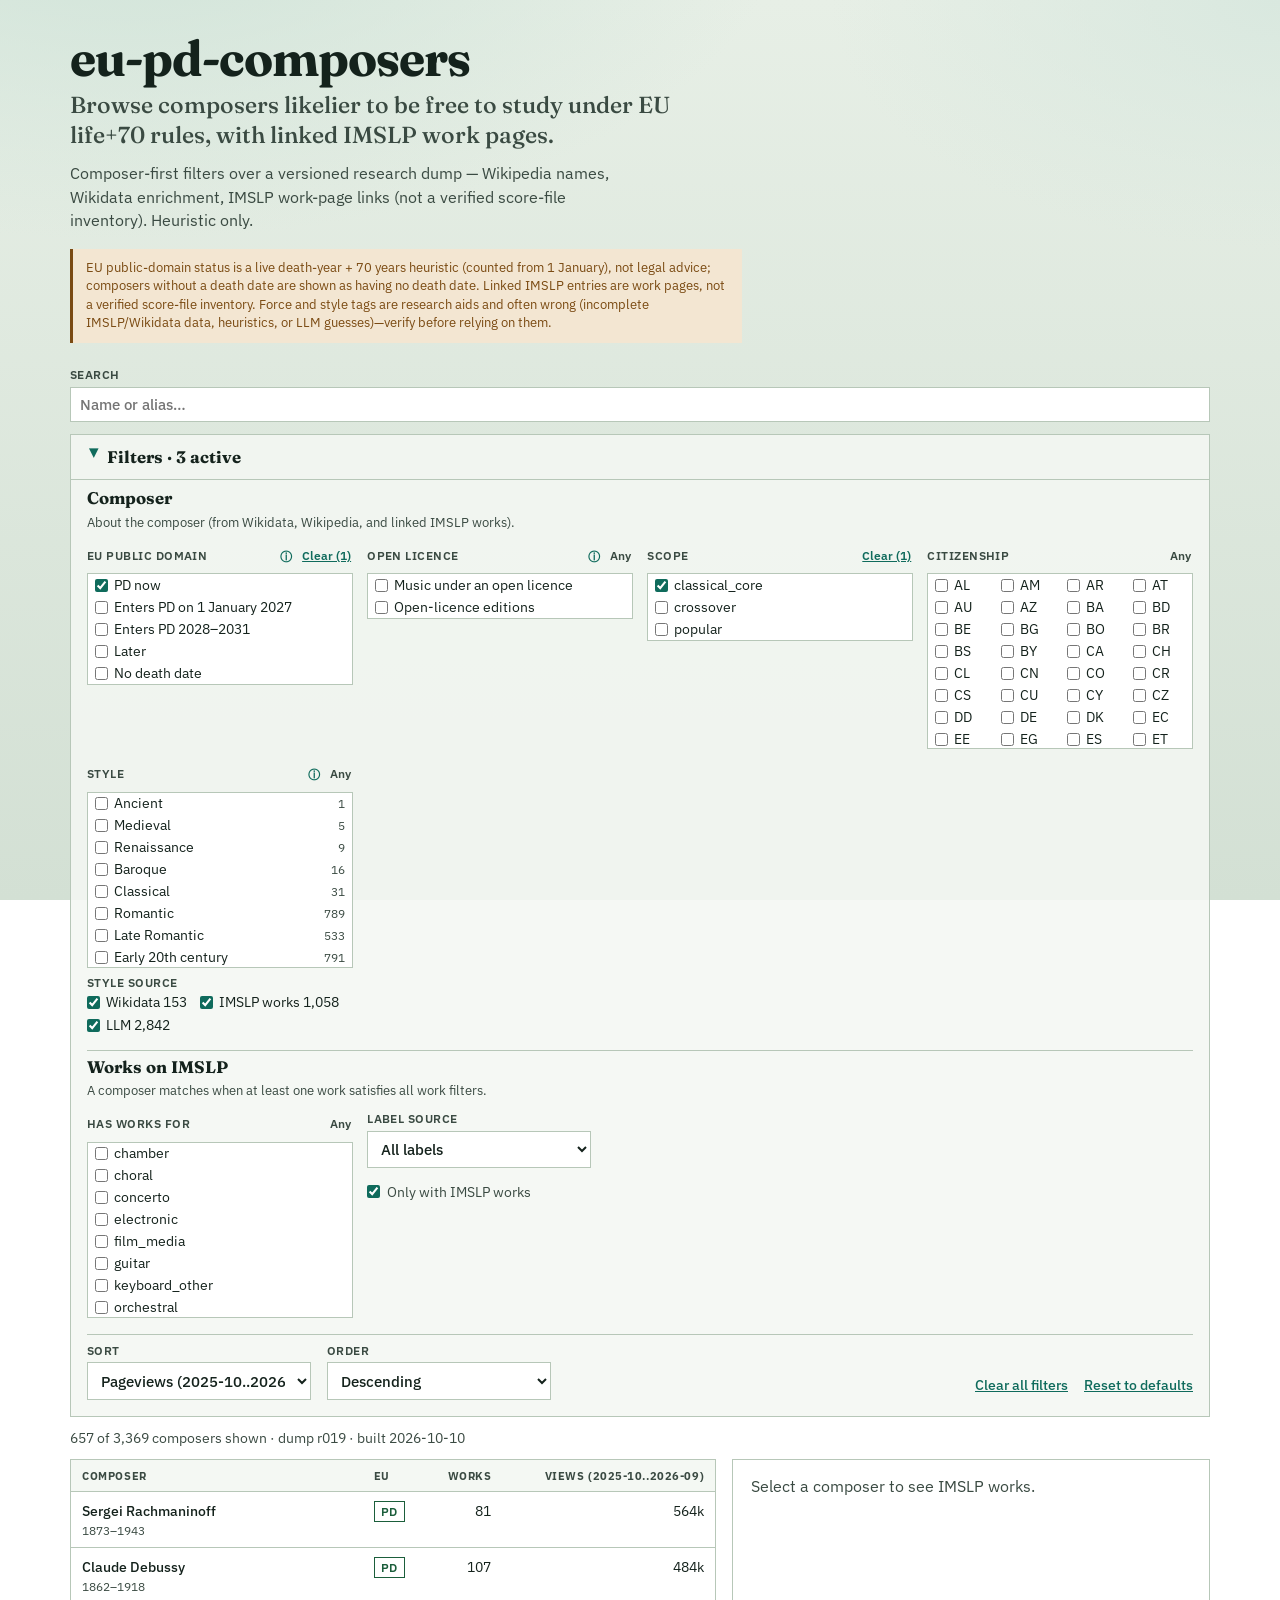
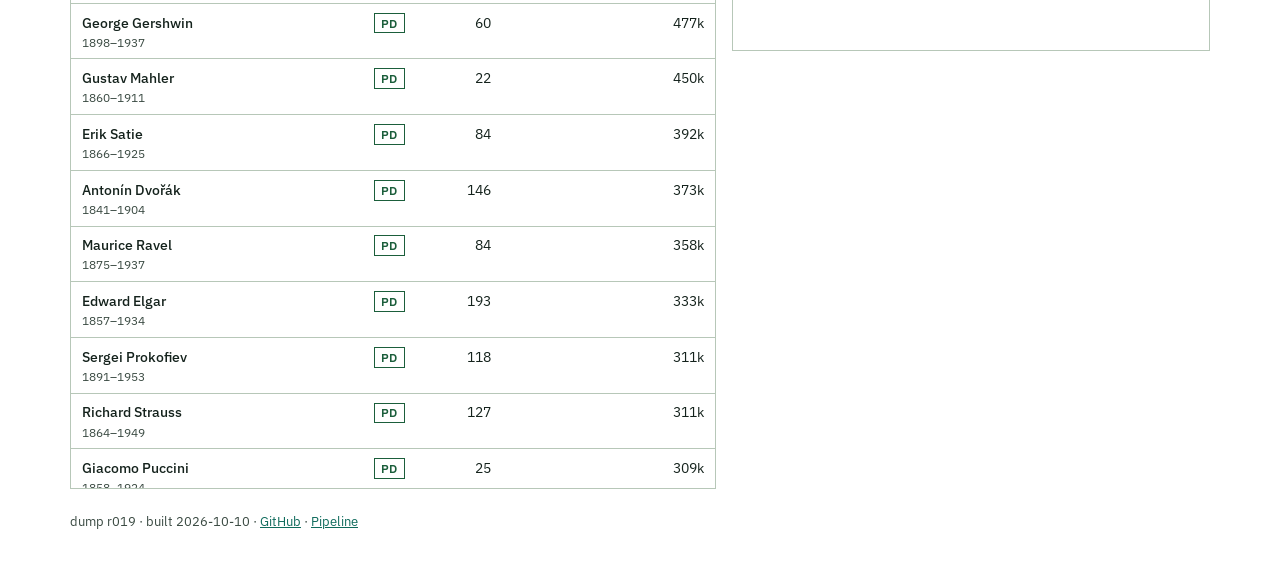
==== commit dd0d86be: "Open-licence axis: IMSLP per-file licence columns, catalogue registry, viewer facet. Works gain imsl" ====
--- a/viewer/index.html
+++ b/viewer/index.html
@@ -76,6 +76,29 @@
                 <div class="facet-options" id="pd"></div>
               </fieldset>
 
+              <fieldset class="facet" data-facet="open">
+                <div class="facet-head">
+                  <legend>Open licence</legend>
+                  <button
+                    type="button"
+                    class="hint-toggle"
+                    aria-expanded="false"
+                    aria-controls="openHint"
+                    title="About open licences"
+                  >
+                    <span aria-hidden="true">ⓘ</span>
+                    <span class="sr-only">About open licences</span>
+                  </button>
+                  <button type="button" class="facet-clear">Any</button>
+                </div>
+                <p class="facet-hint" id="openHint" hidden>
+                  Uploader- or site-asserted Creative Commons / open licences on
+                  scores — not a legal determination, and not the same as public
+                  domain.
+                </p>
+                <div class="facet-options" id="open"></div>
+              </fieldset>
+
               <fieldset class="facet" data-facet="scope">
                 <div class="facet-head">
                   <legend>Scope</legend>
--- a/viewer/styles.css
+++ b/viewer/styles.css
@@ -684,6 +684,13 @@
   vertical-align: middle;
 }
 
+.ev-badge.info {
+  font-weight: 500;
+  color: var(--ink-soft);
+  border-color: color-mix(in srgb, var(--ink-soft) 40%, transparent);
+  background: transparent;
+}
+
 .pub-year {
   display: inline-block;
   margin-left: 0.35rem;
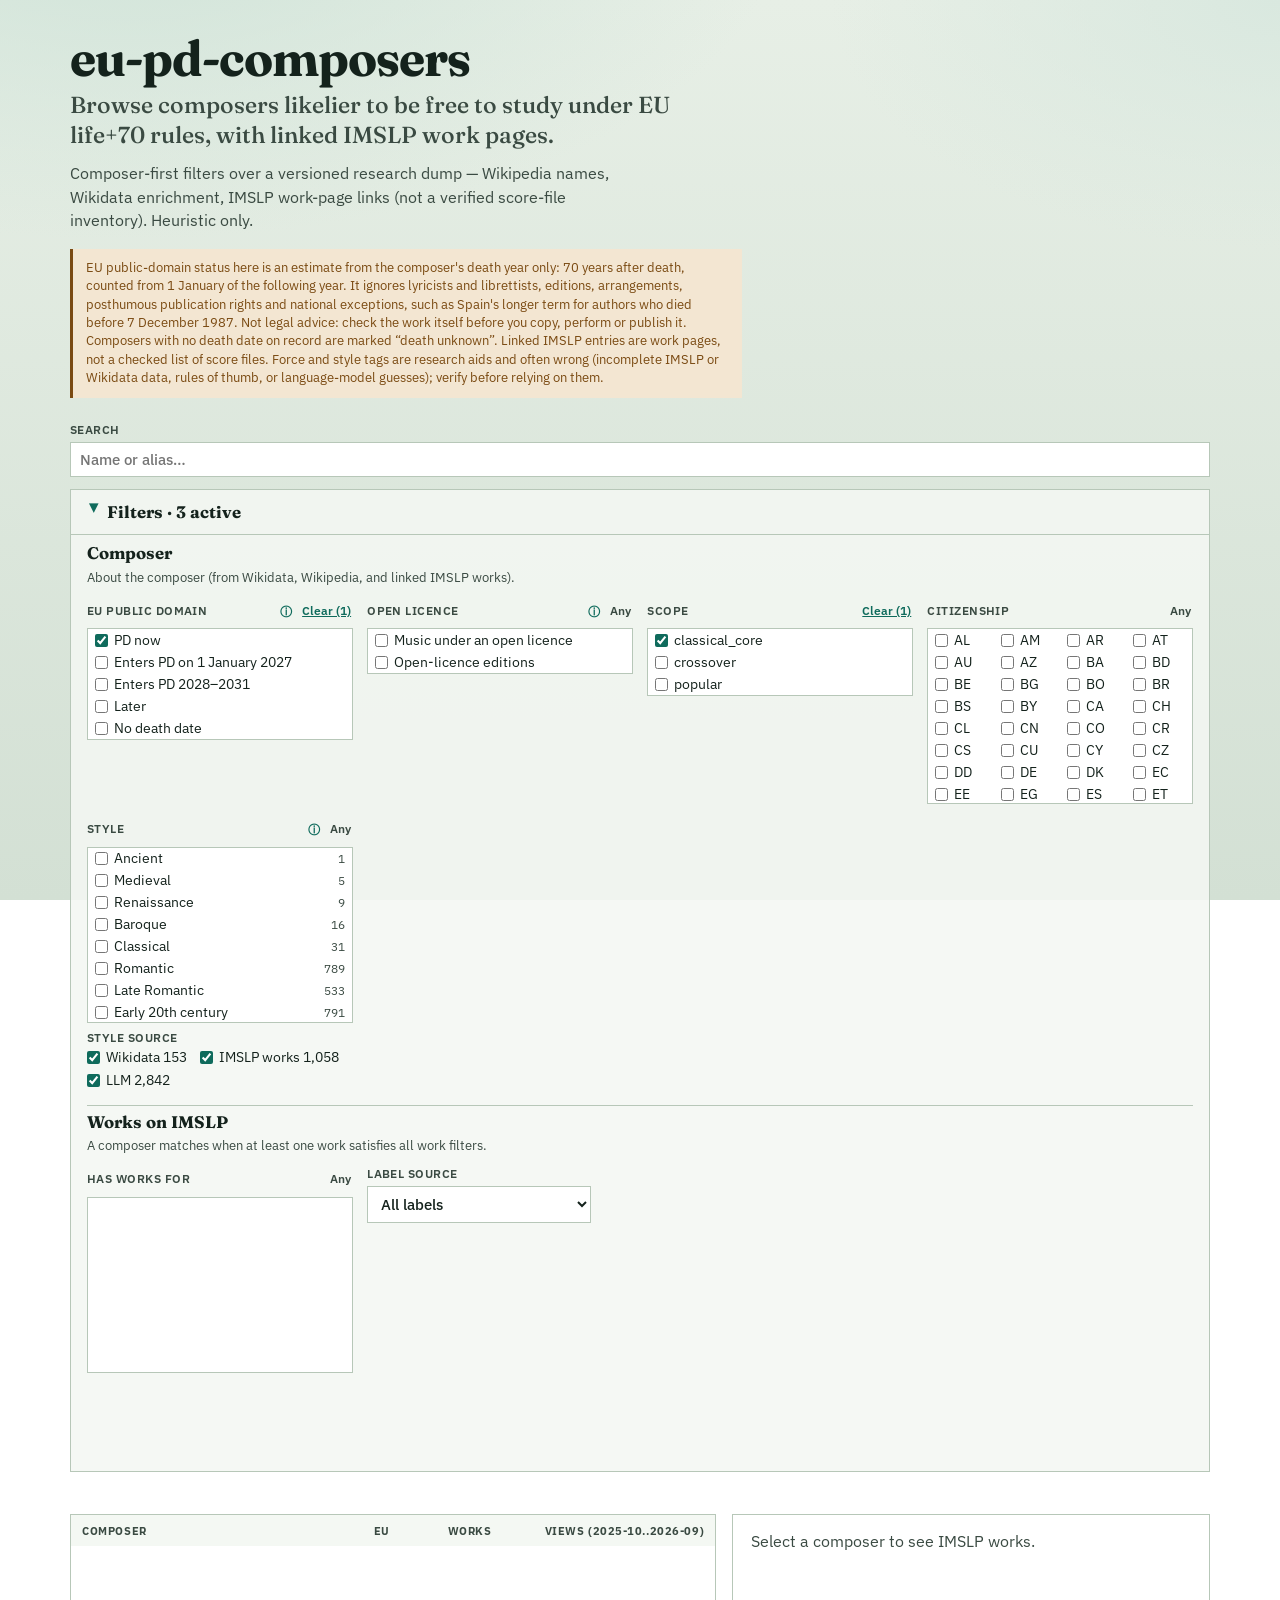
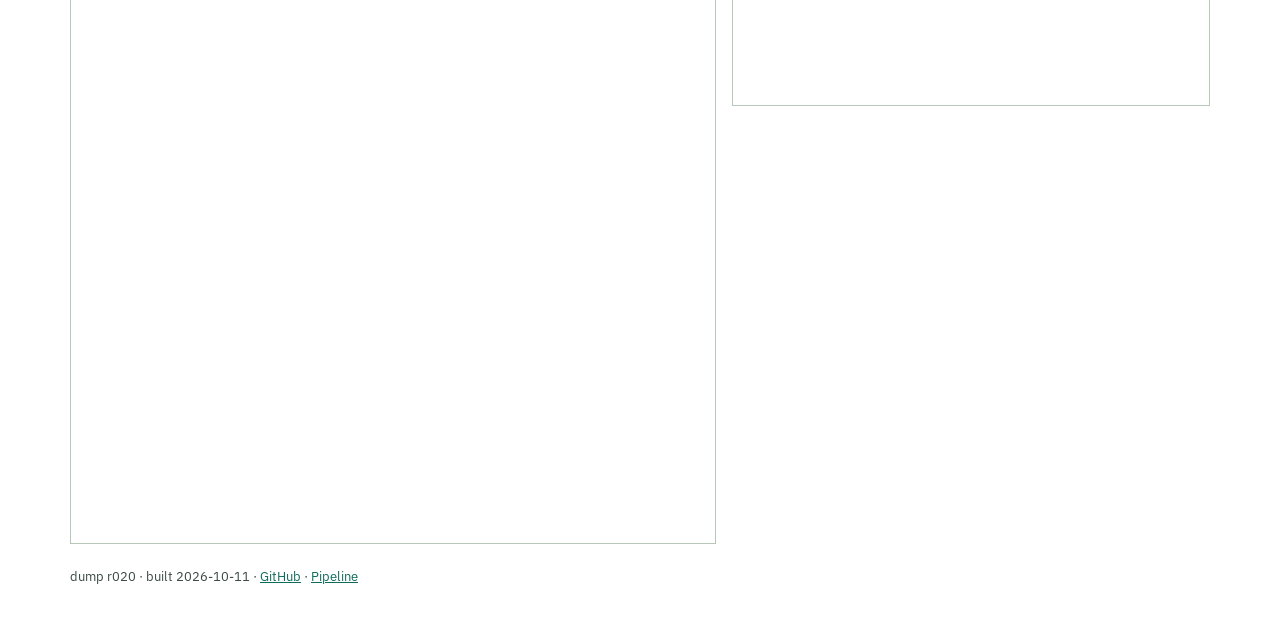
==== commit 0f7f38d5: "Viewer disclaimer lists the estimate's limits and names Spain. The viewer header now says what the d" ====
--- a/viewer/index.html
+++ b/viewer/index.html
@@ -26,11 +26,17 @@
           Wikidata enrichment, IMSLP work-page links (not a verified score-file inventory). Heuristic only.
         </p>
         <p class="disclaimer" id="disclaimer" role="note">
-          EU public-domain status is a live death-year + 70 years heuristic
-          (counted from 1 January), not legal advice — composers without a death
-          date are shown as having no death date. Force and style tags
-          are research aids and often wrong — from incomplete IMSLP/Wikidata data,
-          heuristics, or LLM guesses. Verify before relying on them.
+          EU public-domain status here is an estimate from the composer's death
+          year only: 70 years after death, counted from 1 January of the
+          following year. It ignores lyricists and librettists, editions,
+          arrangements, posthumous publication rights and national exceptions,
+          such as Spain's longer term for authors who died before 7 December
+          1987. Not legal advice: check the work itself before you copy, perform
+          or publish it. Composers with no death date on record are marked
+          “death unknown”. Linked IMSLP entries are work pages, not a checked
+          list of score files. Force and style tags are research aids and often
+          wrong (incomplete IMSLP or Wikidata data, rules of thumb, or
+          language-model guesses); verify before relying on them.
         </p>
       </header>
 
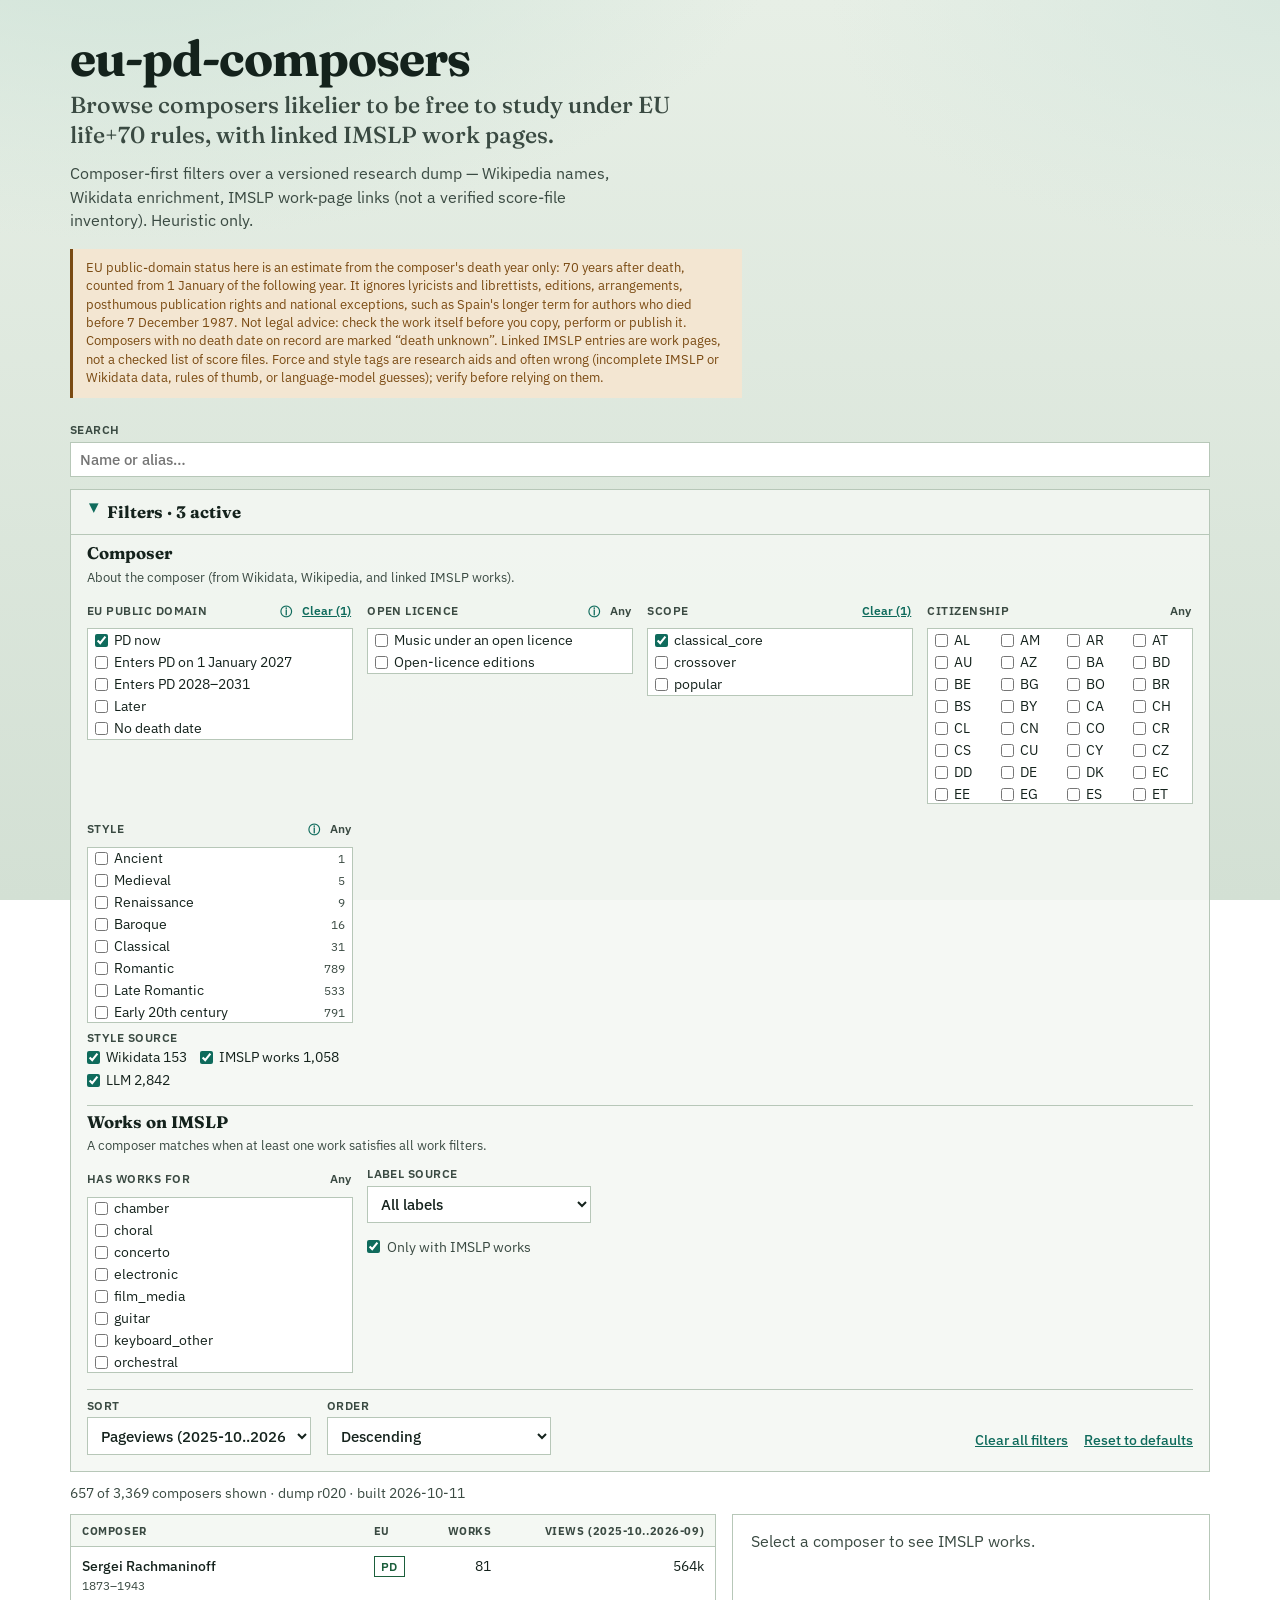
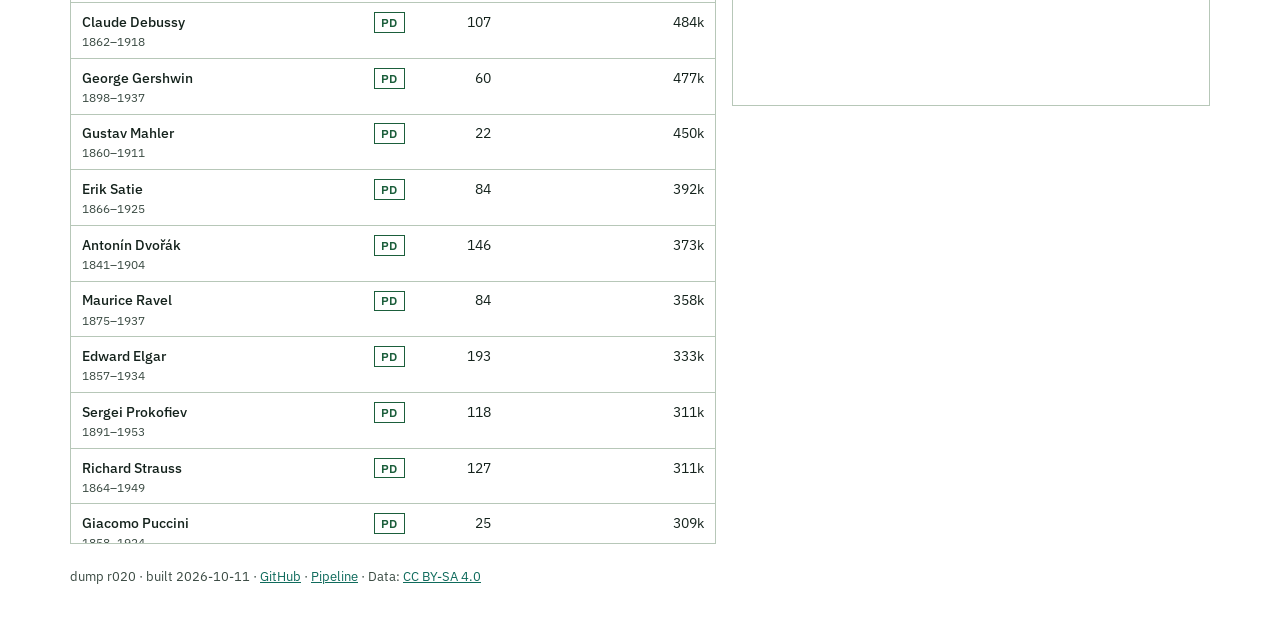
==== commit 52d688bd: "Release v3.7.0 metadata: data under CC BY-SA 4.0, CITATION.cff, .zenodo.json. The composer cohort an" ====
--- a/viewer/index.html
+++ b/viewer/index.html
@@ -237,6 +237,7 @@
         <a href="https://github.com/egorpol/eu-pd-composers">GitHub</a>
         ·
         <a href="https://github.com/egorpol/eu-pd-composers/blob/main/docs/PIPELINE.md">Pipeline</a>
+        · Data: <a href="https://github.com/egorpol/eu-pd-composers/blob/main/data/LICENSE.md">CC BY-SA 4.0</a>
       </footer>
     </div>
     <script src="app.js" type="module"></script>
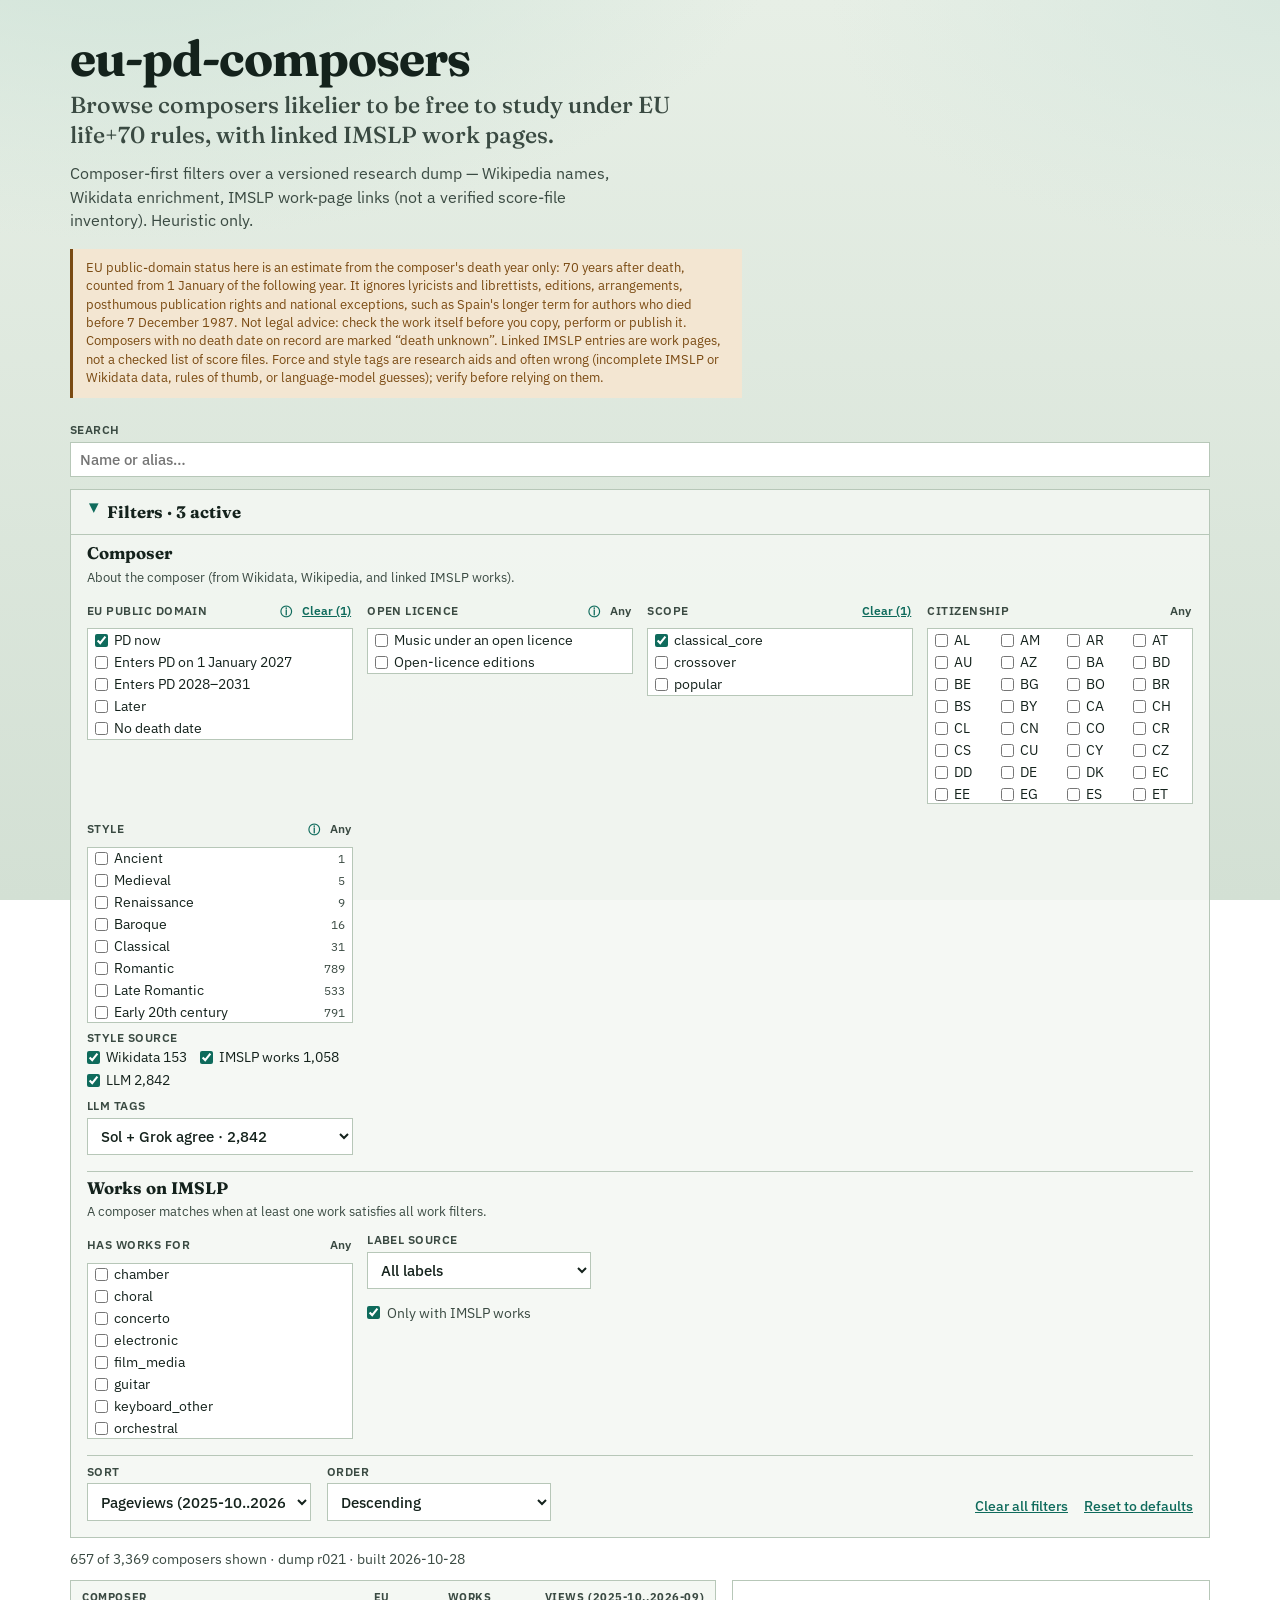
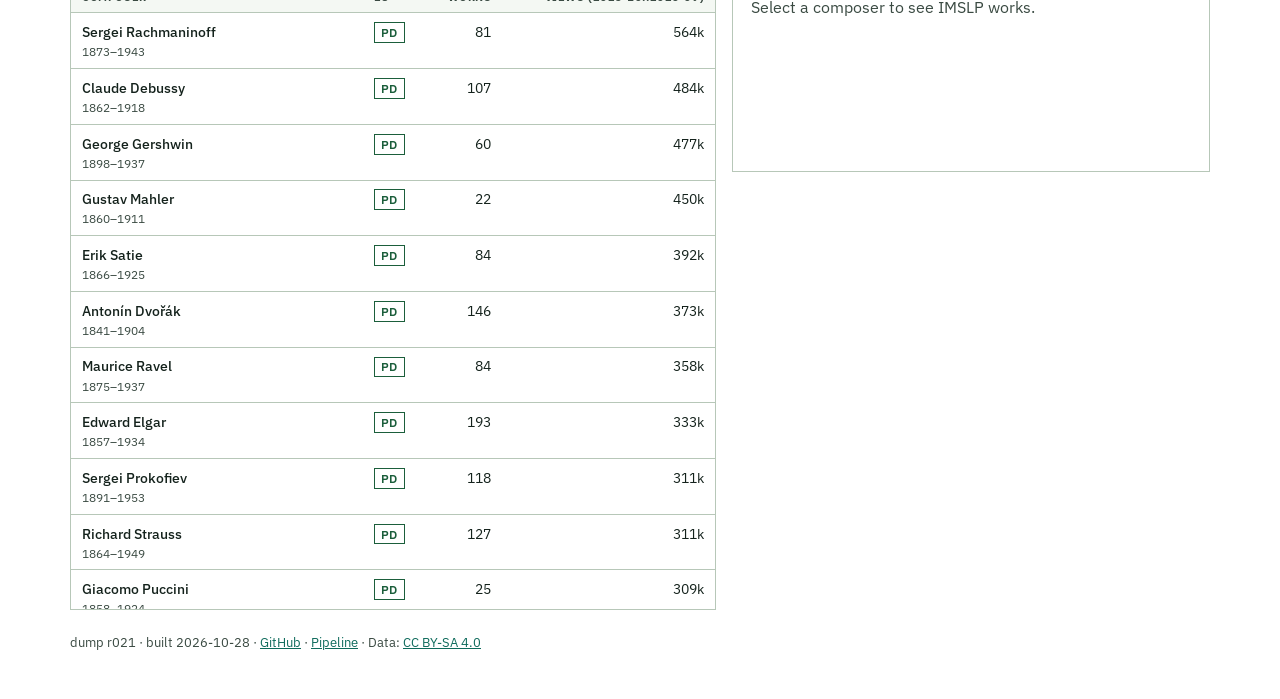
==== commit 3cbf2cdb: "Dump r021 and viewer LLM tags menu: each model's tags and period, by choice. r021 = r020 + an offlin" ====
--- a/viewer/index.html
+++ b/viewer/index.html
@@ -139,12 +139,20 @@
                 <p class="facet-hint" id="styleHint" hidden>
                   Styles come from three sources that often disagree: Wikidata
                   (tagged composers only), IMSLP (period of the composer's works), LLM.
-                  Choose sources to compare them.
+                  Choose sources to compare them. Three language models (GPT-6.1 Sol,
+                  Grok 4.7, Claude Haiku 5.5) each read the composer's Wikipedia
+                  introduction; "LLM tags" picks whose tags count (default: tags both
+                  GPT-6.1 Sol and Grok 4.7 gave).
+                  <a href="https://github.com/egorpol/eu-pd-composers/blob/main/docs/LLM_STYLES.md" target="_blank" rel="noopener">How the three models compare</a>
                 </p>
                 <div class="facet-options" id="style"></div>
                 <div class="style-src" role="group" aria-label="Style source">
                   <span class="style-src-heading">Style source</span>
                   <div class="style-src-options" id="styleSrc"></div>
+                  <label class="field llm-rule">
+                    <span>LLM tags</span>
+                    <select id="llmRule"></select>
+                  </label>
                 </div>
               </fieldset>
             </div>
--- a/viewer/styles.css
+++ b/viewer/styles.css
@@ -367,6 +367,14 @@
   border: 0;
 }
 
+.style-src .llm-rule {
+  margin-top: 0.3rem;
+}
+
+.facet-hint a {
+  color: var(--accent);
+}
+
 .controls-row {
   display: flex;
   flex-wrap: wrap;
@@ -621,6 +629,30 @@
   color: var(--ink-soft);
 }
 
+.detail-llm {
+  margin: 0 0 0.75rem;
+  font-size: 0.85rem;
+  color: var(--ink-soft);
+}
+
+.detail-llm p {
+  margin: 0 0 0.2rem;
+}
+
+.detail-llm ul {
+  margin: 0;
+  padding-left: 1.1rem;
+}
+
+.llm-model {
+  font-weight: 600;
+  color: var(--ink);
+}
+
+.llm-model::after {
+  content: ":";
+}
+
 .detail-links a {
   color: var(--accent);
 }
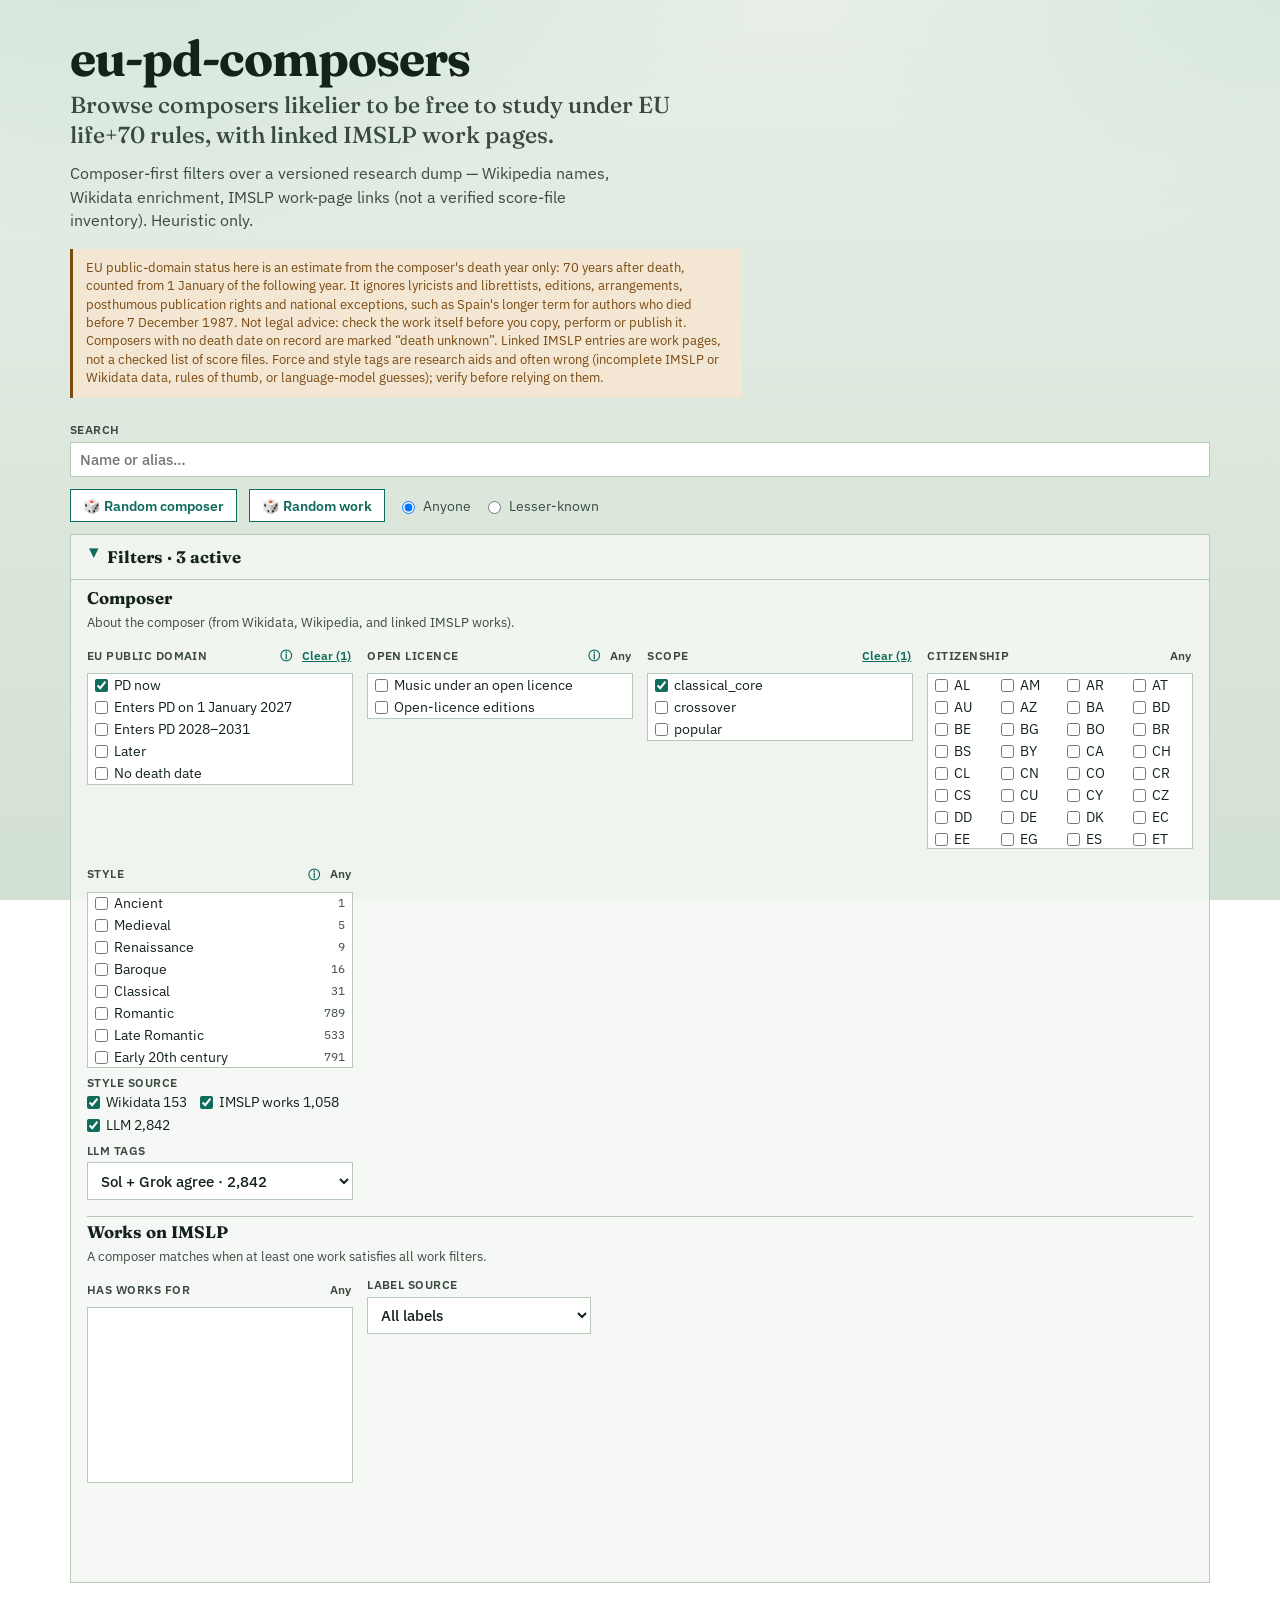
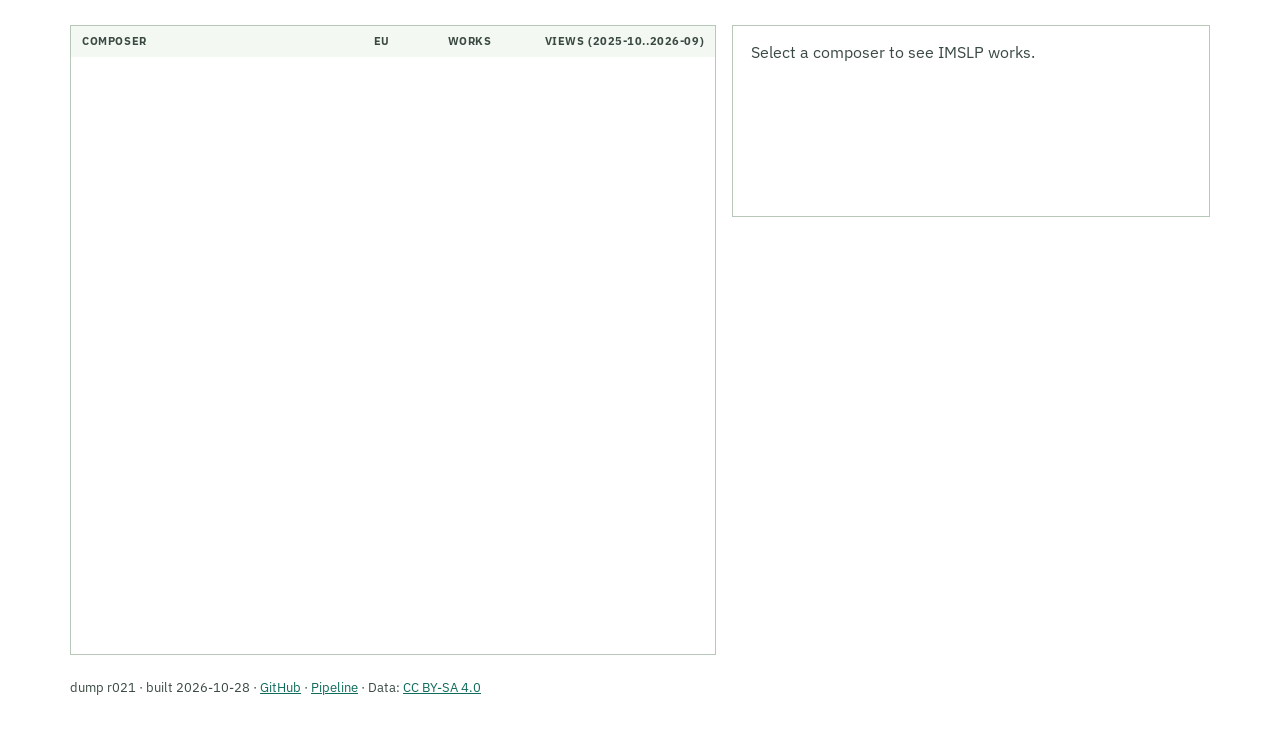
==== commit f50cdf82: "Viewer: Random composer / Random work buttons for discovering music. A pick is drawn from what the c" ====
--- a/viewer/index.html
+++ b/viewer/index.html
@@ -50,6 +50,16 @@
         />
       </label>
 
+      <div class="pick" role="group" aria-label="Random pick from what the filters match">
+        <button type="button" id="pickComposer" class="pick-btn" title="Open a random composer from those the filters match">🎲 Random composer</button>
+        <button type="button" id="pickWork" class="pick-btn" title="Open a random composer with matching works and highlight one of those works">🎲 Random work</button>
+        <span class="pick-fame" title="Lesser-known: only the less-viewed half of the matches (Wikipedia pageviews)">
+          <label><input type="radio" name="pickFame" value="any" checked /> Anyone</label>
+          <label><input type="radio" name="pickFame" value="lesser" /> Lesser-known</label>
+        </span>
+        <span class="pick-msg" id="pickMsg" role="status"></span>
+      </div>
+
       <details class="filters-panel" id="filtersPanel">
         <summary class="filters-summary">
           Filters · <span id="activeFilterCount">0</span> active
--- a/viewer/styles.css
+++ b/viewer/styles.css
@@ -426,6 +426,53 @@
   cursor: pointer;
 }
 
+.pick {
+  display: flex;
+  flex-wrap: wrap;
+  align-items: center;
+  gap: 0.5rem 0.75rem;
+  margin: 0 0 0.75rem;
+}
+
+.pick-btn {
+  font: 600 0.88rem var(--font-body);
+  color: var(--accent);
+  background: #fff;
+  border: 1px solid var(--accent);
+  padding: 0.4rem 0.75rem;
+  cursor: pointer;
+}
+
+.pick-btn:hover,
+.pick-btn:focus-visible {
+  background: var(--accent-soft);
+}
+
+.pick-fame {
+  display: inline-flex;
+  gap: 0.75rem;
+  font-size: 0.88rem;
+  color: var(--ink-soft);
+}
+
+.pick-fame label {
+  display: inline-flex;
+  align-items: center;
+  gap: 0.3rem;
+  cursor: pointer;
+}
+
+.pick-msg {
+  font-size: 0.85rem;
+  color: var(--warn);
+}
+
+.pick-note {
+  margin: 0 0 0.4rem;
+  font-size: 0.78rem;
+  color: var(--accent);
+}
+
 .check {
   display: flex;
   align-items: center;
@@ -681,6 +728,12 @@
   border-top: 1px solid var(--line);
   font-size: 0.88rem;
   line-height: 1.35;
+}
+
+.works-list li.picked {
+  background: var(--accent-soft);
+  box-shadow: inset 3px 0 0 var(--accent);
+  padding-left: 0.6rem;
 }
 
 .works-list a {
